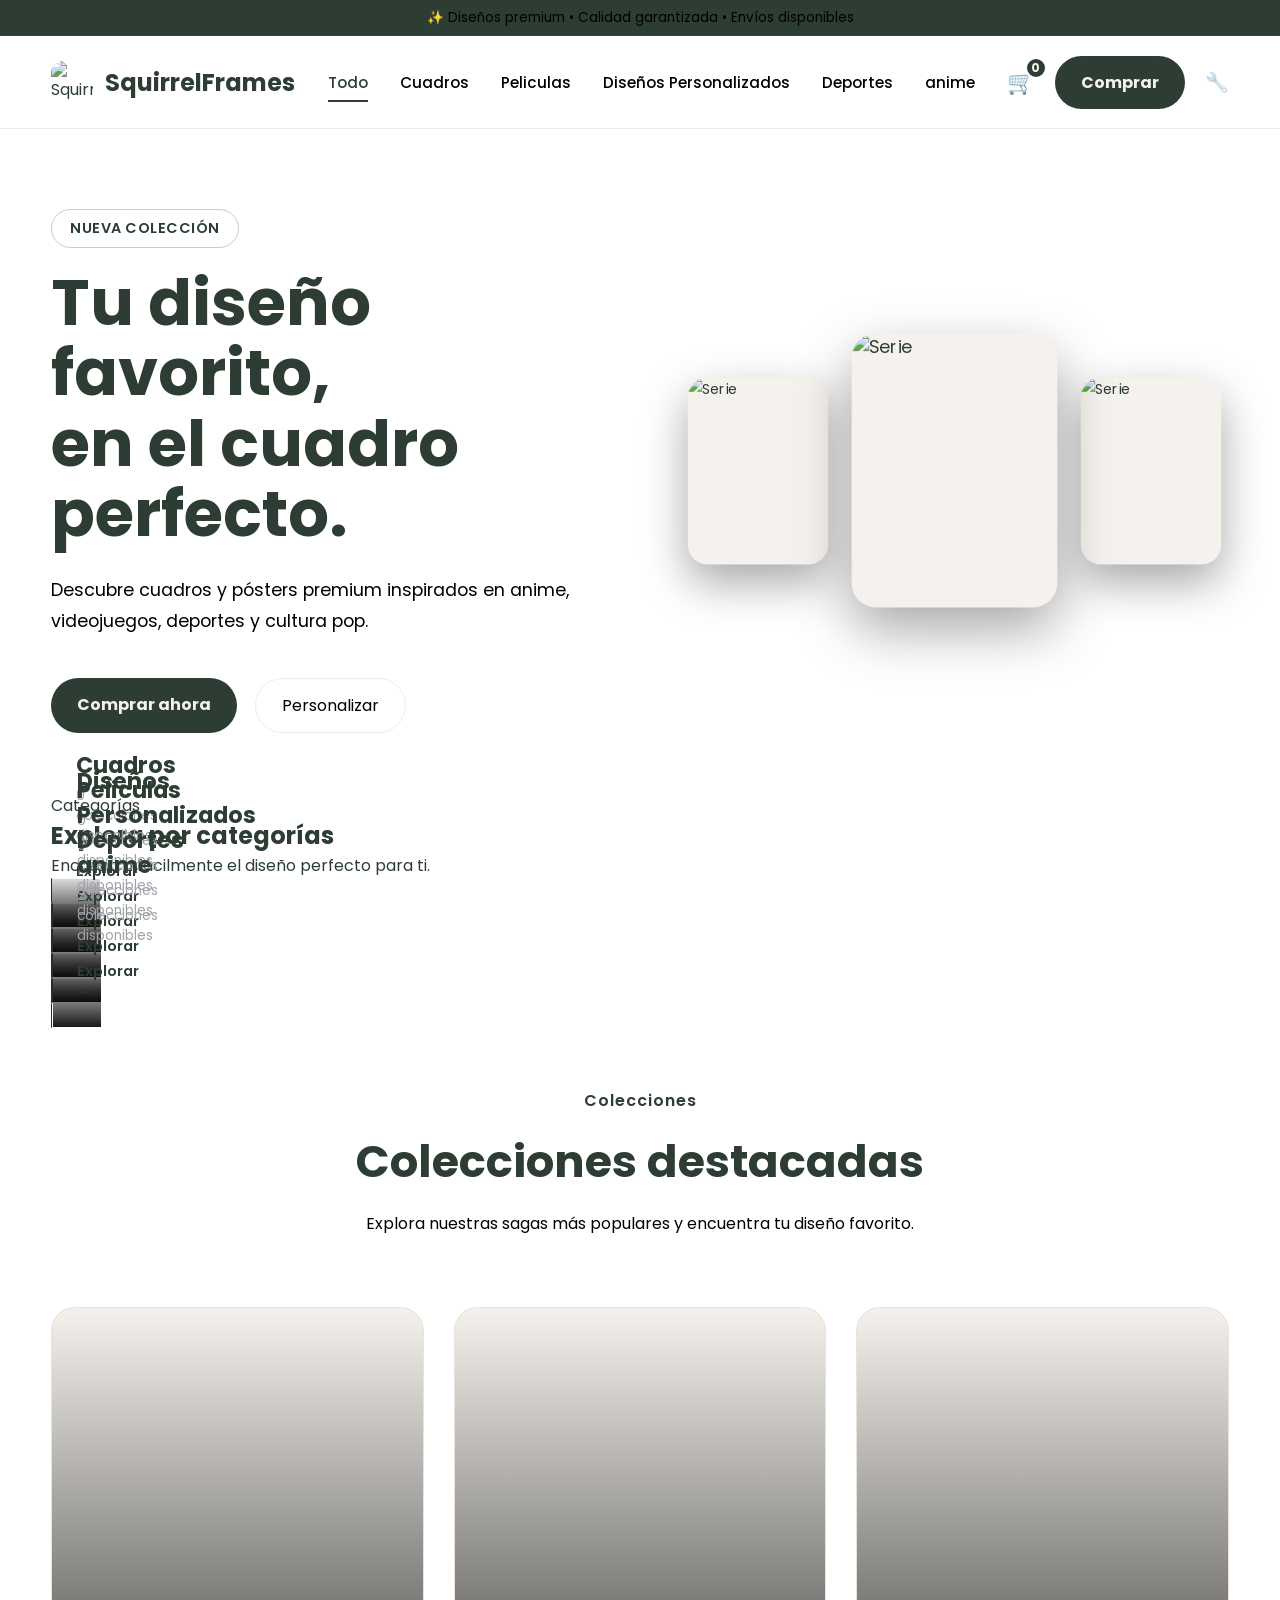
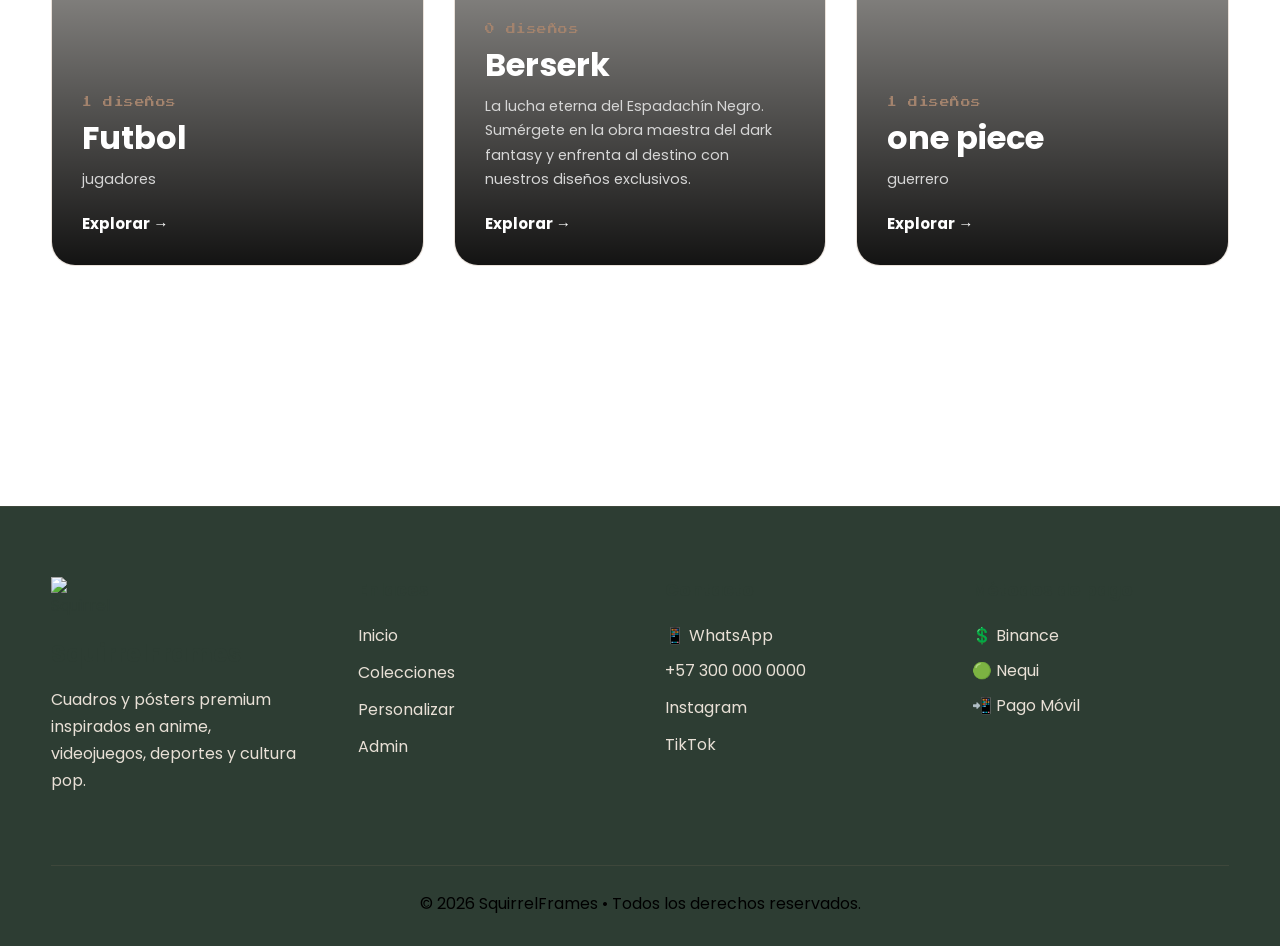
==== index.html @ 248b8cb3 "catalogo poster" ====
<!DOCTYPE html>
<html lang="es">

<head>
    <meta charset="UTF-8">
    <meta name="viewport" content="width=device-width, initial-scale=1.0">
    <title>Squirrel Frames | Tu diseño favorito, en el cuadro perfecto</title>
    <meta name="description"
        content="Descubre pósters y cuadros premium inspirados en cultura pop, videojuegos y deportes.">
    <script src="https://cdn.tailwindcss.com"></script>
    <script>
        tailwind.config = {
            corePlugins: { preflight: false },
            theme: { extend: { colors: { brand: { 500: '#2D3D33' } } } }
        }
    </script>
    <link rel="preconnect" href="https://fonts.googleapis.com">
    <link rel="preconnect" href="https://fonts.gstatic.com" crossorigin>
    <link
        href="https://fonts.googleapis.com/css2?family=Poppins:wght@300;400;500;600;700;800&family=Press+Start+2P&display=swap"
        rel="stylesheet">
    <style>
        :root {
            --bg: #FFFFFF;
            --surface: #F5F2ED;
            --surface-light: #EDE8E0;
            --primary: #2D3D33;
            --text: #2D3D33;
            --text-secondary: #000000;
            --border: rgba(163, 131, 109, .15);
            --container: 1400px;
            --radius: 18px;
            --transition: .35s ease;
        }

        * {
            margin: 0;
            padding: 0;
            box-sizing: border-box;
        }

        html {
            scroll-behavior: smooth;
        }

        body {
            background: var(--bg);
            color: var(--text);
            font-family: 'Poppins', sans-serif;
            overflow-x: hidden;
        }

        img {
            display: block;
            width: 100%;
        }

        a {
            color: inherit;
            text-decoration: none;
        }

        button {
            border: none;
            background: none;
            font: inherit;
            cursor: pointer;
        }

        .container {
            width: min(92%, var(--container));
            margin: auto;
        }

        .top-bar {
            height: 36px;
            display: flex;
            justify-content: center;
            align-items: center;
            border-bottom: 1px solid var(--border);
            background: #2D3D33;
        }

        .top-bar p {
            font-size: .85rem;
            color: var(--text-secondary);
        }

        .header {
            position: sticky;
            top: 0;
            z-index: 999;
            backdrop-filter: blur(18px);
            background: rgba(255, 255, 255, .95);
            border-bottom: 1px solid var(--border);
        }

        .header .container {
            height: 92px;
            display: flex;
            align-items: center;
            justify-content: space-between;
        }

        .logo {
            display: flex;
            align-items: center;
            gap: 12px;
            cursor: pointer;
        }

        .logo-img {
            width: 42px;
            height: 42px;
            border-radius: 12px;
            object-fit: contain;
        }

        .logo-text {
            font-size: 1.5rem;
            font-weight: 700;
        }

        .logo-text span {
            color: var(--primary);
        }

        .nav {
            display: flex;
            gap: 32px;
            flex-wrap: wrap;
            justify-content: center;
        }

        .nav a,
        .nav button {
            position: relative;
            font-weight: 500;
            font-size: .95rem;
            color: var(--text-secondary);
            transition: var(--transition);
            background: none;
        }

        .nav a:hover,
        .nav button:hover {
            color: var(--primary);
        }

        .nav a::after,
        .nav button::after {
            content: '';
            position: absolute;
            left: 0;
            bottom: -8px;
            width: 0;
            height: 2px;
            background: var(--primary);
            transition: var(--transition);
        }

        .nav a:hover::after,
        .nav button:hover::after {
            width: 100%;
        }

        .nav button.active {
            color: var(--primary);
        }

        .nav button.active::after {
            width: 100%;
        }

        .header-actions {
            display: flex;
            align-items: center;
            gap: 20px;
        }

        .cart-button {
            position: relative;
            font-size: 1.4rem;
            color: var(--text-secondary);
            transition: var(--transition);
        }

        .cart-button:hover {
            color: var(--primary);
        }

        .admin-btn {
            font-size: 1.2rem;
            color: var(--text-secondary);
            opacity: 0.4;
            transition: var(--transition);
        }
        .admin-btn:hover {
            opacity: 1;
            color: var(--primary);
        }

        .cart-count {
            position: absolute;
            top: -8px;
            right: -12px;
            width: 22px;
            height: 22px;
            border-radius: 50%;
            background: var(--primary);
            color: #F5F2ED;
            font-size: .75rem;
            font-weight: 700;
            display: flex;
            justify-content: center;
            align-items: center;
            border: 2px solid var(--bg);
        }

        .btn-primary {
            padding: 14px 26px;
            border-radius: 999px;
            background: var(--primary);
            color: #F5F2ED;
            font-weight: 700;
            transition: var(--transition);
        }

        .btn-primary:hover {
            transform: translateY(-3px);
            box-shadow: 0 10px 25px rgba(45, 61, 51, .35);
        }

        .hero {
            padding: 80px 0 60px;
        }

        .hero-container {
            display: grid;
            grid-template-columns: 1fr 1fr;
            align-items: center;
            gap: 80px;
        }

        .hero-tag {
            display: inline-block;
            margin-bottom: 20px;
            padding: 8px 18px;
            border: 1px solid rgba(45, 61, 51, .25);
            border-radius: 999px;
            color: var(--primary);
            font-size: .9rem;
            font-weight: 600;
            letter-spacing: .5px;
        }

        .hero-content h1 {
            font-size: 4rem;
            line-height: 1.1;
            margin-bottom: 25px;
        }

        .hero-content p {
            color: var(--text-secondary);
            font-size: 1.1rem;
            line-height: 1.8;
            margin-bottom: 40px;
            max-width: 600px;
        }

        .hero-buttons {
            display: flex;
            gap: 18px;
            flex-wrap: wrap;
        }

        .btn-secondary {
            padding: 14px 26px;
            border: 1px solid var(--border);
            border-radius: 999px;
            color: var(--text-secondary);
            transition: var(--transition);
        }

        .btn-secondary:hover {
            border-color: var(--primary);
            color: var(--primary);
        }

        .hero-gallery {
            display: grid;
            grid-template-columns: 1fr 1.2fr 1fr;
            align-items: center;
            gap: 25px;
        }

        .hero-card {
            border-radius: 22px;
            overflow: hidden;
            background: var(--surface);
            box-shadow: 0 20px 50px rgba(0, 0, 0, .35);
            transition: var(--transition);
            cursor: pointer;
        }

        .hero-card img {
            width: 100%;
            aspect-ratio: 3/4;
            object-fit: cover;
            transition: var(--transition);
        }

        .hero-card:hover {
            transform: translateY(-10px);
        }

        .hero-left {
            transform: scale(.9);
        }

        .hero-center {
            transform: scale(1.1);
            z-index: 2;
        }

        .hero-right {
            transform: scale(.9);
        }

        .hero-left:hover {
            transform: scale(.9) translateY(-10px);
        }

        .hero-center:hover {
            transform: scale(1.1) translateY(-10px);
        }

        .hero-right:hover {
            transform: scale(.9) translateY(-10px);
        }

        .section-header {
            max-width: 700px;
            margin: 0 auto 70px;
            text-align: center;
        }

        .section-header span {
            color: var(--primary);
            font-weight: 600;
            letter-spacing: 1px;
        }

        .section-header h2 {
            font-size: 2.8rem;
            margin: 15px 0;
        }

        .section-header p {
            color: var(--text-secondary);
            line-height: 1.7;
        }

        .colecciones {
            padding: 60px 0 120px;
        }

        .colecciones-grid {
            display: grid;
            grid-template-columns: repeat(auto-fit, minmax(280px, 1fr));
            gap: 30px;
        }

        .collection-card {
            position: relative;
            overflow: hidden;
            aspect-ratio: 2/3;
            border-radius: 24px;
            border: 1px solid var(--border);
            background: var(--surface);
            transition: var(--transition);
            cursor: pointer;
        }

        .collection-card img {
            width: 100%;
            height: 100%;
            object-fit: cover;
            transition: var(--transition);
        }

        .collection-overlay {
            position: absolute;
            inset: 0;
            z-index: 2;
            display: flex;
            flex-direction: column;
            justify-content: flex-end;
            padding: 30px;
            background: linear-gradient(to top, rgba(0, 0, 0, .92), transparent);
        }

        .collection-overlay .card-label {
            font-family: 'Press Start 2P', monospace;
            font-size: .6rem;
            color: #A3836D;
            margin-bottom: 12px;
            letter-spacing: .5px;
        }

        .collection-overlay h3 {
            font-size: 2rem;
            font-weight: 700;
            color: #fff;
            margin-bottom: 10px;
            line-height: 1.2;
        }

        .collection-overlay p {
            color: #d6d6d6;
            line-height: 1.7;
            font-size: .9rem;
            margin-bottom: 20px;
        }

        .collection-overlay .card-cta {
            color: #fff;
            font-weight: 700;
            font-size: .95rem;
            transition: var(--transition);
        }

        .collection-card:hover {
            transform: translateY(-10px);
            border-color: #2D3D33;
            box-shadow: 0 20px 45px rgba(45, 61, 51, .18);
        }

        .collection-card:hover img {
            transform: scale(1.08);
        }

        .collection-card:hover .card-cta {
            margin-left: 8px;
        }

        .productos-grid {
            display: grid;
            grid-template-columns: repeat(auto-fill, minmax(260px, 1fr));
            gap: 24px;
        }

        .product-card {
            background: var(--surface);
            border-radius: 20px;
            overflow: hidden;
            border: 1px solid var(--border);
            transition: var(--transition);
            cursor: pointer;
        }

        .product-card:hover {
            transform: translateY(-8px);
            border-color: var(--primary);
            box-shadow: 0 15px 35px rgba(45, 61, 51, .18);
        }

        .product-card img {
            width: 100%;
            aspect-ratio: 3/4;
            object-fit: cover;
            transition: .35s;
        }

        .product-card:hover img {
            transform: scale(1.05);
        }

        .product-info {
            padding: 20px;
        }

        .product-info h3 {
            margin-bottom: 8px;
            font-size: 1.1rem;
        }

        .product-price {
            font-size: 1.1rem;
            font-weight: 700;
            color: #2D3D33;
            margin-bottom: 10px;
        }

        .add-cart-btn {
            width: 100%;
            padding: 12px;
            border-radius: 12px;
            background: var(--surface-light);
            color: var(--text);
            font-weight: 600;
            transition: var(--transition);
        }

        .add-cart-btn:hover {
            background: var(--primary);
            color: #F5F2ED;
        }

        .back-btn {
            display: inline-flex;
            align-items: center;
            gap: 8px;
            color: var(--text-secondary);
            font-weight: 500;
            margin-bottom: 40px;
            transition: var(--transition);
        }

        .back-btn:hover {
            color: var(--primary);
        }

        .breadcrumb {
            display: flex;
            align-items: center;
            gap: 8px;
            color: var(--text-secondary);
            font-size: .9rem;
            margin-bottom: 30px;
        }

        .breadcrumb button {
            color: var(--text-secondary);
            transition: var(--transition);
        }

        .breadcrumb button:hover {
            color: var(--primary);
        }

        .breadcrumb .current {
            color: var(--text);
            font-weight: 600;
        }

        .footer {
            margin-top: 120px;
            padding: 70px 0 30px;
            background: #2D3D33;
            border-top: 1px solid var(--border);
        }

        .footer-grid {
            display: grid;
            grid-template-columns: repeat(auto-fit, minmax(220px, 1fr));
            gap: 50px;
        }

        .footer-logo {
            width: 60px;
            margin-bottom: 18px;
        }

        .footer-col h2 {
            font-size: 1.5rem;
            margin-bottom: 15px;
        }

        .footer-col h3 {
            font-size: 1.1rem;
            margin-bottom: 20px;
        }

        .footer-text {
            color: var(--text-secondary);
            line-height: 1.7;
        }

        .footer a {
            display: block;
            margin-bottom: 12px;
            color: #E8E0D6;
            transition: var(--transition);
        }

        .footer a:hover {
            color: var(--primary);
        }

        .footer p {
            margin-bottom: 10px;
            color: #E8E0D6;
        }

        .footer-copy {
            margin-top: 60px;
            padding-top: 25px;
            text-align: center;
            color: #000000;
            border-top: 1px solid var(--border);
        }

        .hidden {
            display: none !important;
        }

        .cat-card {
            position: relative;
            border-radius: 18px;
            overflow: hidden;
            background: #18181b;
            border: 1px solid rgba(255, 255, 255, .08);
            transition: all .35s ease;
            cursor: pointer;
            height: 340px;
        }

        .cat-card img {
            width: 100%;
            height: 100%;
            object-fit: cover;
            transition: .35s;
        }

        .cat-overlay {
            position: absolute;
            inset: 0;
            display: flex;
            flex-direction: column;
            justify-content: flex-end;
            padding: 24px;
            background: linear-gradient(to top, rgba(0, 0, 0, .9), rgba(0, 0, 0, .15));
        }

        .cat-overlay h3 {
            font-size: 1.4rem;
            font-weight: 700;
            margin-bottom: 4px;
        }

        .cat-overlay p {
            color: #a1a1aa;
            font-size: .85rem;
            margin-bottom: 14px;
            line-height: 1.5;
        }

        .cat-overlay span {
            color: var(--primary);
            font-weight: 600;
            font-size: .9rem;
            transition: .35s;
        }

        .cat-card:hover {
            transform: translateY(-8px);
            border-color: var(--primary);
            box-shadow: 0 20px 40px rgba(45, 61, 51, .18);
        }

        .cat-card:hover img {
            transform: scale(1.08);
        }

        .cat-card:hover .cat-overlay span {
            margin-left: 8px;
        }

        .cat-card.active {
            border-color: var(--primary);
            box-shadow: 0 0 0 2px var(--primary);
        }

        @media (max-width: 900px) {
            .hero-container {
                grid-template-columns: 1fr;
                justify-items: center;
                text-align: center;
            }

            .hero-gallery {
                display: none;
            }

            .hero-content p {
                margin: 0 auto 40px;
            }

            .hero-buttons {
                justify-content: center;
            }

            .hero-content h1 {
                font-size: 2.6rem;
            }

            .header .container {
                height: auto;
                padding: 16px 0;
                flex-wrap: wrap;
                gap: 16px;
            }

            .nav {
                gap: 16px;
            }

            .section-header h2 {
                font-size: 2rem;
            }
        }

        @media (max-width: 600px) {
            .colecciones-grid {
                grid-template-columns: 1fr;
            }

            .productos-grid {
                grid-template-columns: 1fr;
            }
        }
    </style>
</head>

<body>
    <div class="top-bar">
        <p>✨ Diseños premium • Calidad garantizada • Envíos disponibles</p>
    </div>

    <header class="header">
        <div class="container">
            <div class="logo" onclick="goHome()">
                <img src="https://placehold.co/42x42/2D3D33/F5F2ED?text=SF" alt="SquirrelFrames" class="logo-img">
                <span class="logo-text">Squirrel<span>Frames</span></span>
            </div>
            <nav class="nav" id="nav-categorias"></nav>
            <div class="header-actions">
                <a href="carrito.html" class="cart-button" title="Carrito">🛒<span class="cart-count"
                        id="cart-counter">0</span></a>
                <a href="#colecciones" class="btn-primary">Comprar</a>
                <a href="admin.html" class="admin-btn" title="Admin">🔧</a>
            </div>
        </div>
    </header>

    <main>
        <section class="hero">
            <div class="container hero-container">
                <div class="hero-content">
                    <span class="hero-tag">NUEVA COLECCIÓN</span>
                    <h1>Tu diseño favorito,<br>en el cuadro perfecto.</h1>
                    <p>Descubre cuadros y pósters premium inspirados en anime, videojuegos, deportes y cultura pop.</p>
                    <div class="hero-buttons">
                        <a href="#colecciones" class="btn-primary">Comprar ahora</a>
                        <a href="#" class="btn-secondary">Personalizar</a>
                    </div>
                </div>
                <div class="hero-gallery" id="hero-gallery">
                    <div class="hero-card hero-left"><img id="heroImg1" src="" alt="Serie"></div>
                    <div class="hero-card hero-center"><img id="heroImg2" src="" alt="Serie"></div>
                    <div class="hero-card hero-right"><img id="heroImg3" src="" alt="Serie"></div>
                </div>
            </div>
        </section>

        <!-- CATEGORÍAS -->
        <section class="bg-white py-20 md:py-28">
            <div class="container">
                <div class="text-center mb-14">
                    <span class="text-brand-500 font-semibold tracking-[1px] text-sm uppercase">Categorías</span>
                    <h2 class="text-4xl md:text-5xl font-bold mt-4 mb-4">Explora por categorías</h2>
                    <p class="text-zinc-400 max-w-xl mx-auto leading-relaxed">Encuentra fácilmente el diseño perfecto
                        para ti.</p>
                </div>
                <div id="categorias-grid" class="grid grid-cols-1 md:grid-cols-2 lg:grid-cols-4 gap-5"></div>
            </div>
        </section>

        <div id="view-home">
            <section class="colecciones" id="colecciones">
                <div class="container">
                    <div class="section-header">
                        <span>Colecciones</span>
                        <h2 id="titulo-colecciones">Colecciones destacadas</h2>
                        <p>Explora nuestras sagas más populares y encuentra tu diseño favorito.</p>
                    </div>
                    <div id="series-grid" class="colecciones-grid"></div>
                </div>
            </section>
        </div>

        <div id="view-productos" class="hidden">
            <section class="colecciones">
                <div class="container">
                    <button onclick="goHome()" class="back-btn">← Volver a colecciones</button>
                    <div class="breadcrumb">
                        <button onclick="goHome()">Colecciones</button>
                        <span>/</span>
                        <span class="current" id="prod-serie-name">Serie</span>
                    </div>
                    <div id="productos-grid" class="productos-grid"></div>
                </div>
            </section>
        </div>
    </main>

    <footer class="footer">
        <div class="container footer-grid">
            <div class="footer-col">
                <img src="https://placehold.co/60x60/2D3D33/F5F2ED?text=SF" alt="SquirrelFrames" class="footer-logo">
                <h2>SquirrelFrames</h2>
                <p class="footer-text">Cuadros y pósters premium inspirados en anime, videojuegos, deportes y cultura
                    pop.</p>
            </div>
            <div class="footer-col">
                <h3>Enlaces</h3>
                <a href="#">Inicio</a>
                <a href="#colecciones">Colecciones</a>
                <a href="#">Personalizar</a>
                <a href="admin.html">Admin</a>
            </div>
            <div class="footer-col">
                <h3>Contacto</h3>
                <p>📱 WhatsApp</p>
                <a href="#">+57 300 000 0000</a>
                <a href="#">Instagram</a>
                <a href="#">TikTok</a>
            </div>
            <div class="footer-col">
                <h3>Métodos de pago</h3>
                <p>💲 Binance</p>
                <p>🟢 Nequi</p>
                <p>📲 Pago Móvil</p>
            </div>
        </div>
        <div class="container footer-copy">© 2026 SquirrelFrames • Todos los derechos reservados.</div>
    </footer>

    <script>
        let allCategorias = [], allSeries = [], allProductos = [];
        const viewHome = document.getElementById('view-home');
        const viewProd = document.getElementById('view-productos');
        const seriesGrid = document.getElementById('series-grid');
        const prodGrid = document.getElementById('productos-grid');
        const catGrid = document.getElementById('categorias-grid');
        const navCat = document.getElementById('nav-categorias');
        const heroImgs = ['heroImg1', 'heroImg2', 'heroImg3'].map(id => document.getElementById(id));
        const cartCounter = document.getElementById('cart-counter');

        window.goHome = () => {
            viewHome.classList.remove('hidden');
            viewProd.classList.add('hidden');
            renderSeries(allSeries);
            document.getElementById('titulo-colecciones').textContent = 'Colecciones destacadas';
            renderNav(null);
            renderCategoriasCards(null);
        };

        window.filterByCategory = (catId, catName) => {
            viewHome.classList.remove('hidden');
            viewProd.classList.add('hidden');
            renderSeries(allSeries.filter(s => s.Categoria_ID == catId));
            document.getElementById('titulo-colecciones').textContent = `Colecciones de ${catName}`;
            renderNav(catId);
            renderCategoriasCards(catId);
        };

        window.openSerie = (serieId) => {
            const serie = allSeries.find(s => s.ID === serieId);
            if (!serie) return;
            document.getElementById('prod-serie-name').textContent = serie.Nombre;
            renderProductos(allProductos.filter(p => p.Serie_ID === serieId));
            viewHome.classList.add('hidden');
            viewProd.classList.remove('hidden');
            window.scrollTo(0, 0);
        };

        function extraerNumeroPrecio(str) {
            if (!str) return 0;
            const match = str.replace(/[^0-9.,]/g, '').replace(',', '.');
            const num = parseFloat(match);
            return isNaN(num) ? 0 : num;
        }

        function actualizarContadorCarrito() {
            let carrito = JSON.parse(localStorage.getItem('carrito')) || [];
            const total = carrito.reduce((sum, item) => sum + item.cantidad, 0);
            cartCounter.textContent = total;
        }

        window.addToCart = (btn, ev) => {
            if (ev) ev.stopPropagation();
            const card = btn.closest('.product-card');
            if (!card) return;

            const id = parseInt(card.dataset.id);
            const titulo = card.querySelector('h3').textContent;
            const img = card.querySelector('img').src;
            const precioTexto = card.querySelector('.product-price')?.textContent || '';
            const precioBase = extraerNumeroPrecio(precioTexto);

            const item = {
                id: id,
                titulo: titulo,
                imagen: img,
                precioFinal: precioBase,
                cantidad: 1,
                opciones: { tamaño: 'Carta', marco: 'Solo Lámina' }
            };

            let carrito = JSON.parse(localStorage.getItem('carrito')) || [];

            const existente = carrito.findIndex(i =>
                i.id === item.id &&
                i.opciones.tamaño === item.opciones.tamaño &&
                i.opciones.marco === item.opciones.marco
            );

            if (existente > -1) {
                carrito[existente].cantidad += 1;
            } else {
                carrito.push(item);
            }

            localStorage.setItem('carrito', JSON.stringify(carrito));
            actualizarContadorCarrito();

            btn.textContent = '✓ Agregado';
            btn.style.background = '#22c55e';
            btn.style.color = '#000';
            setTimeout(() => {
                btn.textContent = 'Añadir al carrito';
                btn.style.background = '';
                btn.style.color = '';
            }, 1000);
        };

        function renderNav(activeCatId) {
            let html = '<button onclick="goHome()" class="' + (!activeCatId ? 'active' : '') + '">Todo</button>';
            allCategorias.forEach(cat => {
                html += '<button onclick="filterByCategory(' + cat.ID + ',\'' + cat.Nombre + '\')" class="' + (activeCatId == cat.ID ? 'active' : '') + '">' + cat.Nombre + '</button>';
            });
            navCat.innerHTML = html;
        }

        function renderCategoriasCards(activeCatId) {
            if (!catGrid) return;
            catGrid.innerHTML = '';
            if (!allCategorias.length) return;
            allCategorias.forEach(cat => {
                const count = allSeries.filter(s => s.Categoria_ID === cat.ID).length;
                catGrid.innerHTML +=
                    '<a href="colecciones.html?categoria_id=' + cat.ID + '" class="cat-card block">' +
                    '<img src="' + (cat.URL_Imagen || 'https://placehold.co/600x800/2D3D33/F5F2ED?text=' + cat.Nombre) + '" onerror="this.src=\'https://placehold.co/600x800/2D3D33/F5F2ED?text=' + cat.Nombre + '\'" alt="' + cat.Nombre + '">' +
                    '<div class="cat-overlay">' +
                    '<h3>' + cat.Nombre + '</h3>' +
                    '<p>' + count + ' colecciones disponibles</p>' +
                    '<span>Explorar →</span>' +
                    '</div>' +
                    '</a>';
            });
        }

        function renderSeries(list) {
            seriesGrid.innerHTML = '';
            if (!list.length) {
                seriesGrid.innerHTML = '<p style="grid-column:1/-1;text-align:center;color:var(--text-secondary);padding:60px 0">No hay colecciones disponibles aún.</p>';
                return;
            }
            list.forEach(s => {
                const count = allProductos.filter(p => p.Serie_ID === s.ID).length;
                const label = s.Etiqueta || (count + ' diseños');
                const cta = 'Explorar →';
                seriesGrid.innerHTML +=
                    '<div onclick="openSerie(' + s.ID + ')" class="collection-card">' +
                    '<img src="' + (s.URL_Imagen || 'https://placehold.co/600x800/2D3D33/F5F2ED?text=' + s.Nombre) + '" onerror="this.src=\'https://placehold.co/600x800/2D3D33/F5F2ED?text=' + s.Nombre + '\'" alt="' + s.Nombre + '">' +
                    '<div class="collection-overlay">' +
                    '<span class="card-label">' + label + '</span>' +
                    '<h3>' + s.Nombre + '</h3>' +
                    '<p>' + (s.Descripcion || '') + '</p>' +
                    '<span class="card-cta">' + cta + '</span>' +
                    '</div>' +
                    '</div>';
            });
        }

        function renderProductos(list) {
            prodGrid.innerHTML = '';
            if (!list.length) {
                prodGrid.innerHTML = '<p style="grid-column:1/-1;text-align:center;color:var(--text-secondary);padding:60px 0">No hay diseños en esta colección aún.</p>';
                return;
            }
            list.forEach(p => {
                prodGrid.innerHTML +=
                    '<div class="product-card" data-id="' + p.ID + '" onclick="location.href=\'detalle.html?id=' + p.ID + '\'">' +
                    '<img src="' + p.URL_Imagen + '" onerror="this.src=\'https://placehold.co/600x800/2D3D33/F5F2ED?text=Error\'" alt="' + p.Nombre + '">' +
                    '<div class="product-info">' +
                    '<h3>' + p.Nombre + '</h3>' +
                    (p.Precio ? '<p class="product-price">' + p.Precio + '</p>' : '') +
                    '<button class="add-cart-btn" onclick="addToCart(this, event)">Añadir al carrito</button>' +
                    '</div>' +
                    '</div>';
            });
        }

        function setHeroImages(series) {
            const top3 = series.slice(0, 3);
            heroImgs.forEach((img, i) => {
                if (top3[i]) {
                    img.src = top3[i].URL_Imagen || 'https://placehold.co/600x800/2D3D33/F5F2ED?text=SF';
                    img.parentElement.onclick = () => openSerie(top3[i].ID);
                }
            });
        }

        document.addEventListener('DOMContentLoaded', async () => {
            try {
                const r = await fetch('data.json');
                if (r.ok) {
                    const data = await r.json();
                    allCategorias = data.categorias || [];
                    allSeries = data.series || [];
                    allProductos = data.productos || [];
                }
                renderNav(null);
                renderCategoriasCards(null);
                renderSeries(allSeries);
                setHeroImages(allSeries);
                actualizarContadorCarrito();
            } catch (e) {
                console.error('Error al cargar datos:', e);
            }
        });
    </script>
</body>

</html>
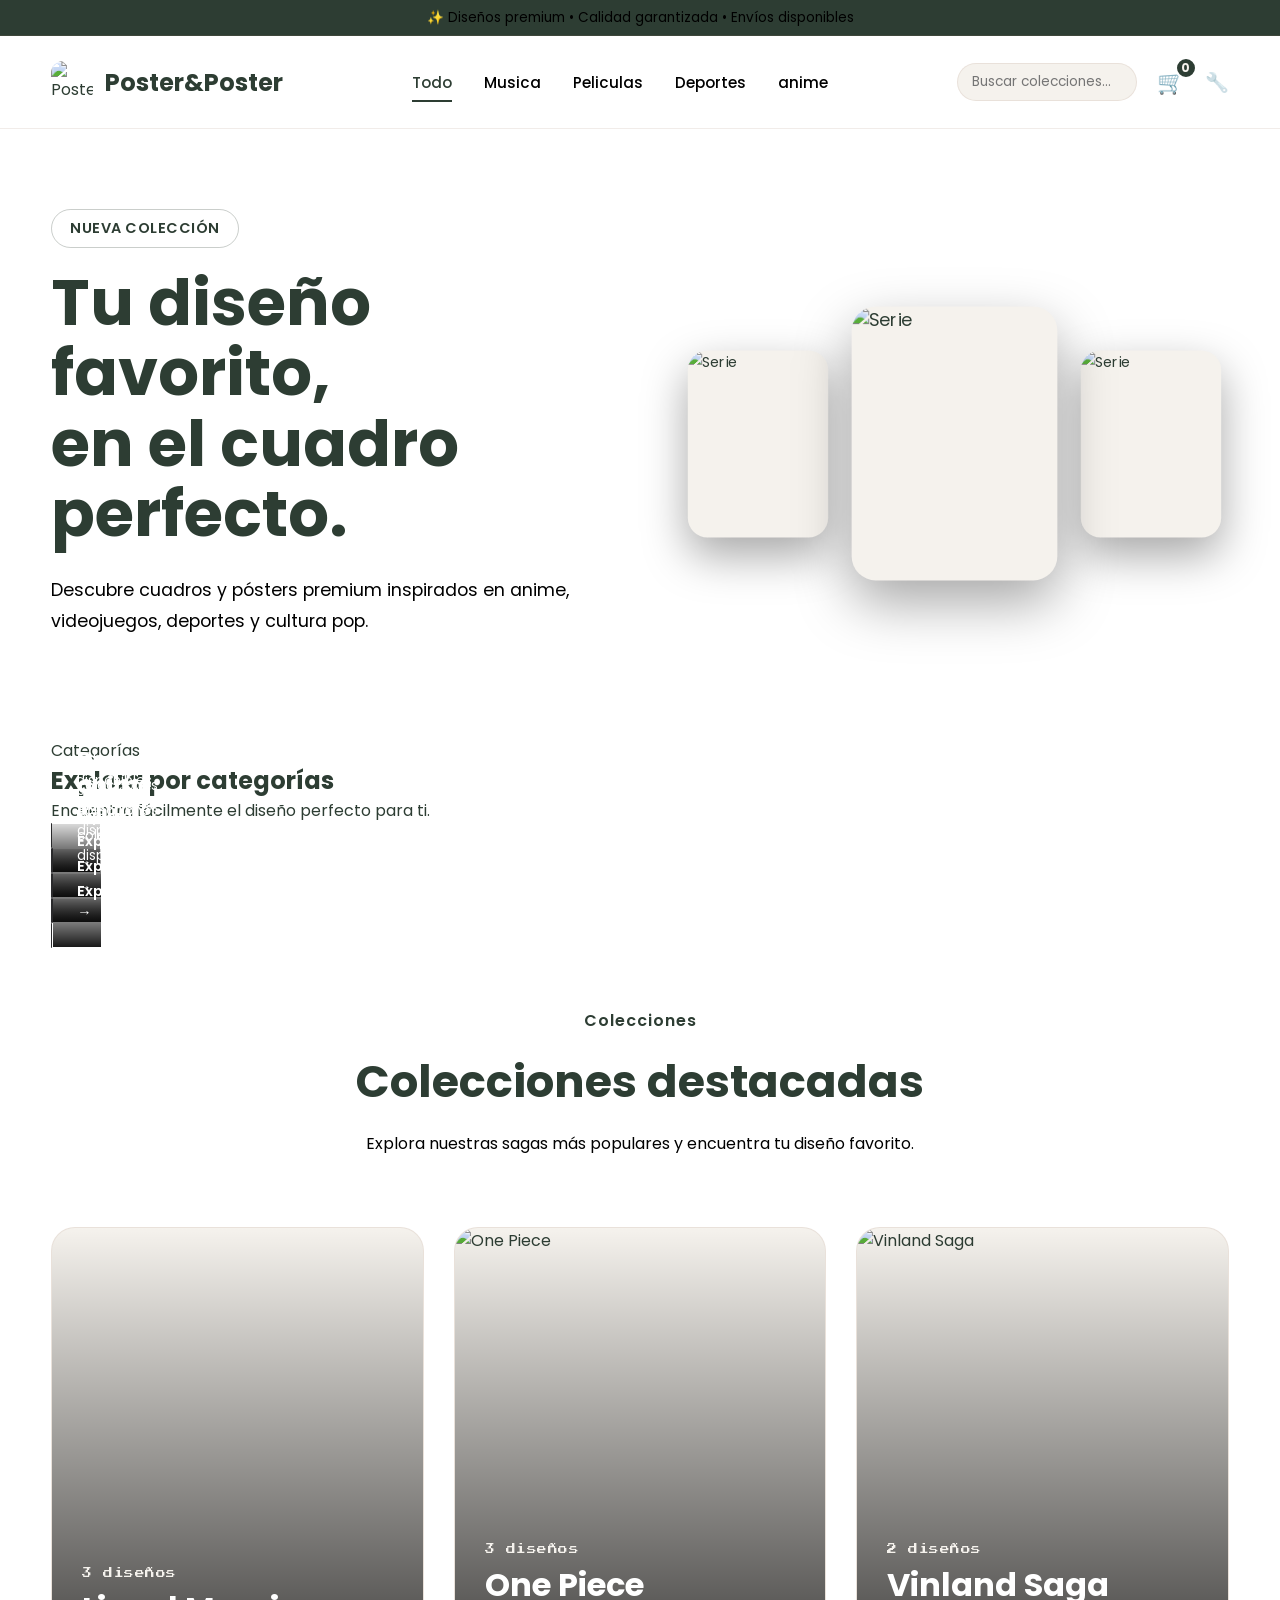
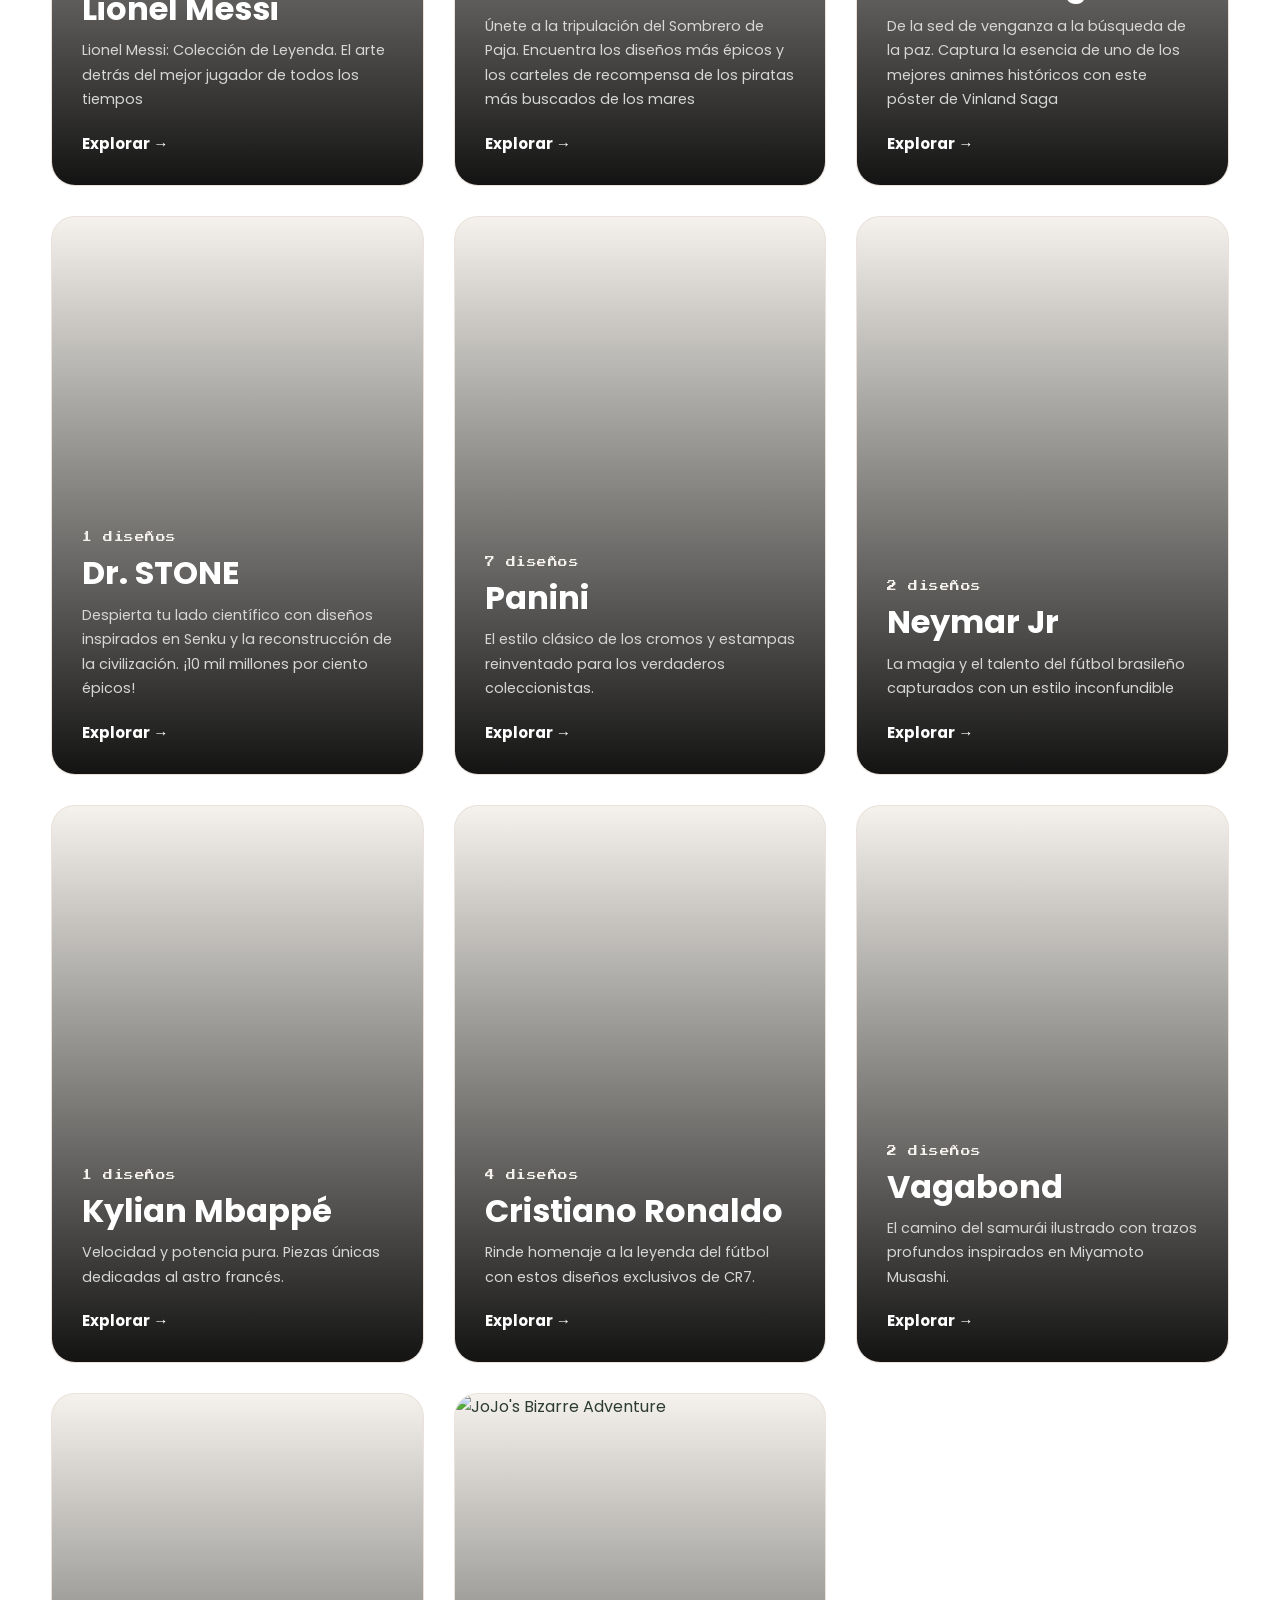
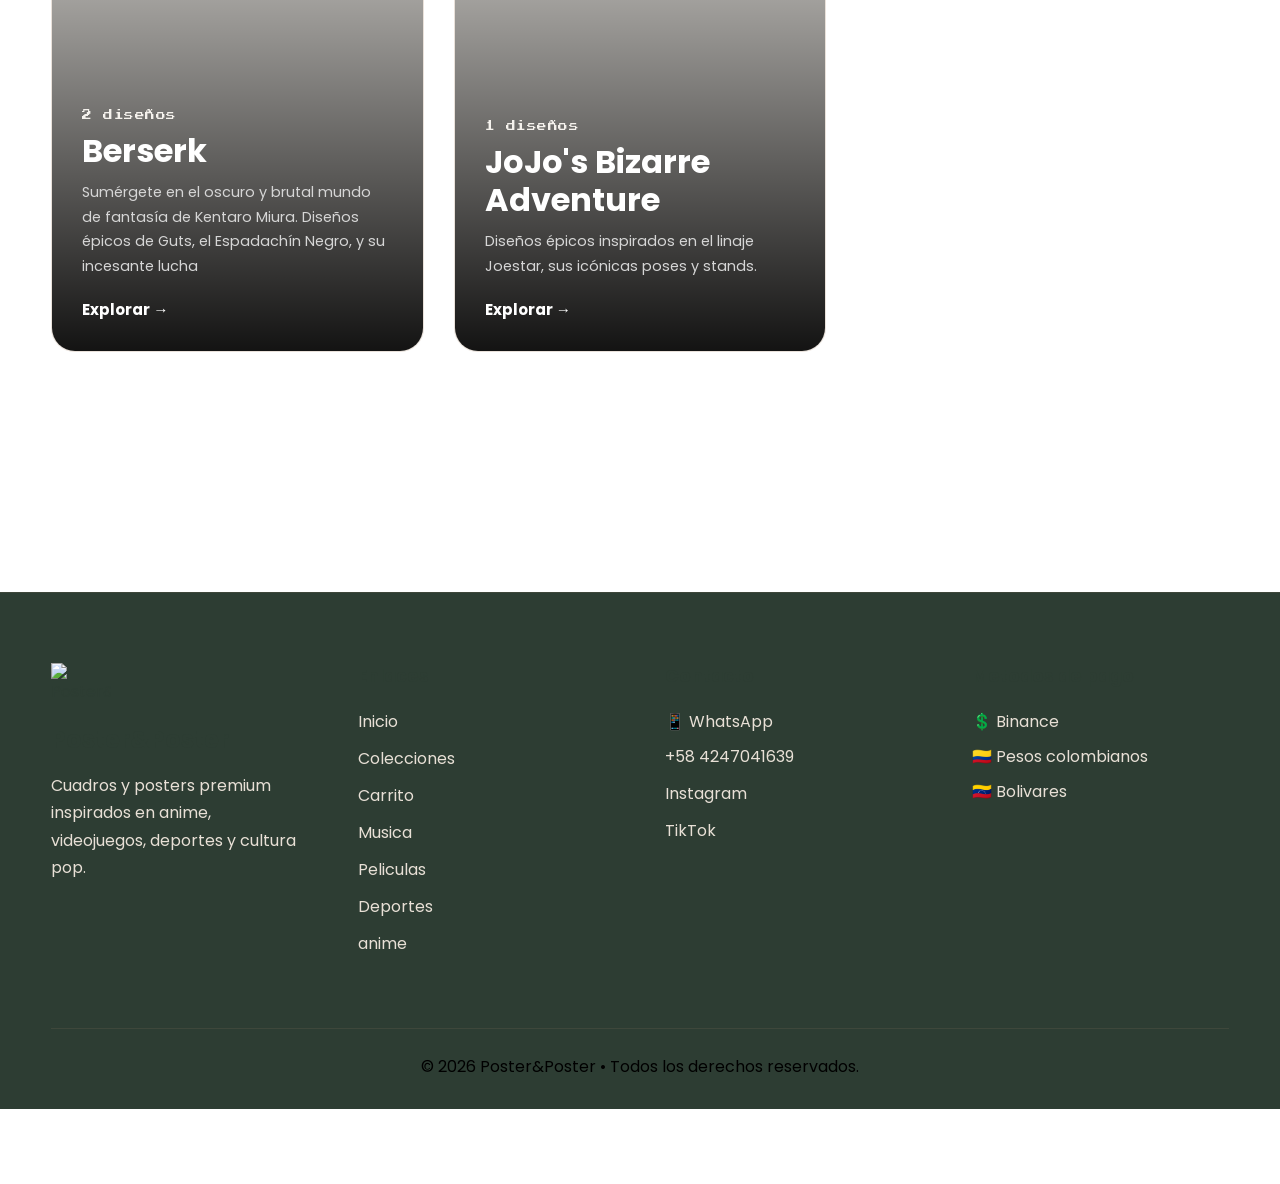
==== commit 299afc67: "Sin Coleccion, footer, busqueda por productos, filtros categoria" ====
--- a/index.html
+++ b/index.html
@@ -4,7 +4,7 @@
 <head>
     <meta charset="UTF-8">
     <meta name="viewport" content="width=device-width, initial-scale=1.0">
-    <title>Squirrel Frames | Tu diseño favorito, en el cuadro perfecto</title>
+    <title>Poster&Poster</title>
     <meta name="description"
         content="Descubre pósters y cuadros premium inspirados en cultura pop, videojuegos y deportes.">
     <script src="https://cdn.tailwindcss.com"></script>
@@ -19,218 +19,8 @@
     <link
         href="https://fonts.googleapis.com/css2?family=Poppins:wght@300;400;500;600;700;800&family=Press+Start+2P&display=swap"
         rel="stylesheet">
+    <link rel="stylesheet" href="estilos-compartidos.css">
     <style>
-        :root {
-            --bg: #FFFFFF;
-            --surface: #F5F2ED;
-            --surface-light: #EDE8E0;
-            --primary: #2D3D33;
-            --text: #2D3D33;
-            --text-secondary: #000000;
-            --border: rgba(163, 131, 109, .15);
-            --container: 1400px;
-            --radius: 18px;
-            --transition: .35s ease;
-        }
-
-        * {
-            margin: 0;
-            padding: 0;
-            box-sizing: border-box;
-        }
-
-        html {
-            scroll-behavior: smooth;
-        }
-
-        body {
-            background: var(--bg);
-            color: var(--text);
-            font-family: 'Poppins', sans-serif;
-            overflow-x: hidden;
-        }
-
-        img {
-            display: block;
-            width: 100%;
-        }
-
-        a {
-            color: inherit;
-            text-decoration: none;
-        }
-
-        button {
-            border: none;
-            background: none;
-            font: inherit;
-            cursor: pointer;
-        }
-
-        .container {
-            width: min(92%, var(--container));
-            margin: auto;
-        }
-
-        .top-bar {
-            height: 36px;
-            display: flex;
-            justify-content: center;
-            align-items: center;
-            border-bottom: 1px solid var(--border);
-            background: #2D3D33;
-        }
-
-        .top-bar p {
-            font-size: .85rem;
-            color: var(--text-secondary);
-        }
-
-        .header {
-            position: sticky;
-            top: 0;
-            z-index: 999;
-            backdrop-filter: blur(18px);
-            background: rgba(255, 255, 255, .95);
-            border-bottom: 1px solid var(--border);
-        }
-
-        .header .container {
-            height: 92px;
-            display: flex;
-            align-items: center;
-            justify-content: space-between;
-        }
-
-        .logo {
-            display: flex;
-            align-items: center;
-            gap: 12px;
-            cursor: pointer;
-        }
-
-        .logo-img {
-            width: 42px;
-            height: 42px;
-            border-radius: 12px;
-            object-fit: contain;
-        }
-
-        .logo-text {
-            font-size: 1.5rem;
-            font-weight: 700;
-        }
-
-        .logo-text span {
-            color: var(--primary);
-        }
-
-        .nav {
-            display: flex;
-            gap: 32px;
-            flex-wrap: wrap;
-            justify-content: center;
-        }
-
-        .nav a,
-        .nav button {
-            position: relative;
-            font-weight: 500;
-            font-size: .95rem;
-            color: var(--text-secondary);
-            transition: var(--transition);
-            background: none;
-        }
-
-        .nav a:hover,
-        .nav button:hover {
-            color: var(--primary);
-        }
-
-        .nav a::after,
-        .nav button::after {
-            content: '';
-            position: absolute;
-            left: 0;
-            bottom: -8px;
-            width: 0;
-            height: 2px;
-            background: var(--primary);
-            transition: var(--transition);
-        }
-
-        .nav a:hover::after,
-        .nav button:hover::after {
-            width: 100%;
-        }
-
-        .nav button.active {
-            color: var(--primary);
-        }
-
-        .nav button.active::after {
-            width: 100%;
-        }
-
-        .header-actions {
-            display: flex;
-            align-items: center;
-            gap: 20px;
-        }
-
-        .cart-button {
-            position: relative;
-            font-size: 1.4rem;
-            color: var(--text-secondary);
-            transition: var(--transition);
-        }
-
-        .cart-button:hover {
-            color: var(--primary);
-        }
-
-        .admin-btn {
-            font-size: 1.2rem;
-            color: var(--text-secondary);
-            opacity: 0.4;
-            transition: var(--transition);
-        }
-        .admin-btn:hover {
-            opacity: 1;
-            color: var(--primary);
-        }
-
-        .cart-count {
-            position: absolute;
-            top: -8px;
-            right: -12px;
-            width: 22px;
-            height: 22px;
-            border-radius: 50%;
-            background: var(--primary);
-            color: #F5F2ED;
-            font-size: .75rem;
-            font-weight: 700;
-            display: flex;
-            justify-content: center;
-            align-items: center;
-            border: 2px solid var(--bg);
-        }
-
-        .btn-primary {
-            padding: 14px 26px;
-            border-radius: 999px;
-            background: var(--primary);
-            color: #F5F2ED;
-            font-weight: 700;
-            transition: var(--transition);
-        }
-
-        .btn-primary:hover {
-            transform: translateY(-3px);
-            box-shadow: 0 10px 25px rgba(45, 61, 51, .35);
-        }
-
         .hero {
             padding: 80px 0 60px;
         }
@@ -268,24 +58,6 @@
             max-width: 600px;
         }
 
-        .hero-buttons {
-            display: flex;
-            gap: 18px;
-            flex-wrap: wrap;
-        }
-
-        .btn-secondary {
-            padding: 14px 26px;
-            border: 1px solid var(--border);
-            border-radius: 999px;
-            color: var(--text-secondary);
-            transition: var(--transition);
-        }
-
-        .btn-secondary:hover {
-            border-color: var(--primary);
-            color: var(--primary);
-        }
 
         .hero-gallery {
             display: grid;
@@ -367,7 +139,7 @@
 
         .colecciones-grid {
             display: grid;
-            grid-template-columns: repeat(auto-fit, minmax(280px, 1fr));
+            grid-template-columns: repeat(auto-fill, minmax(280px, 1fr));
             gap: 30px;
         }
 
@@ -403,7 +175,7 @@
         .collection-overlay .card-label {
             font-family: 'Press Start 2P', monospace;
             font-size: .6rem;
-            color: #A3836D;
+            color: #F5F2ED;
             margin-bottom: 12px;
             letter-spacing: .5px;
         }
@@ -507,103 +279,6 @@
             color: #F5F2ED;
         }
 
-        .back-btn {
-            display: inline-flex;
-            align-items: center;
-            gap: 8px;
-            color: var(--text-secondary);
-            font-weight: 500;
-            margin-bottom: 40px;
-            transition: var(--transition);
-        }
-
-        .back-btn:hover {
-            color: var(--primary);
-        }
-
-        .breadcrumb {
-            display: flex;
-            align-items: center;
-            gap: 8px;
-            color: var(--text-secondary);
-            font-size: .9rem;
-            margin-bottom: 30px;
-        }
-
-        .breadcrumb button {
-            color: var(--text-secondary);
-            transition: var(--transition);
-        }
-
-        .breadcrumb button:hover {
-            color: var(--primary);
-        }
-
-        .breadcrumb .current {
-            color: var(--text);
-            font-weight: 600;
-        }
-
-        .footer {
-            margin-top: 120px;
-            padding: 70px 0 30px;
-            background: #2D3D33;
-            border-top: 1px solid var(--border);
-        }
-
-        .footer-grid {
-            display: grid;
-            grid-template-columns: repeat(auto-fit, minmax(220px, 1fr));
-            gap: 50px;
-        }
-
-        .footer-logo {
-            width: 60px;
-            margin-bottom: 18px;
-        }
-
-        .footer-col h2 {
-            font-size: 1.5rem;
-            margin-bottom: 15px;
-        }
-
-        .footer-col h3 {
-            font-size: 1.1rem;
-            margin-bottom: 20px;
-        }
-
-        .footer-text {
-            color: var(--text-secondary);
-            line-height: 1.7;
-        }
-
-        .footer a {
-            display: block;
-            margin-bottom: 12px;
-            color: #E8E0D6;
-            transition: var(--transition);
-        }
-
-        .footer a:hover {
-            color: var(--primary);
-        }
-
-        .footer p {
-            margin-bottom: 10px;
-            color: #E8E0D6;
-        }
-
-        .footer-copy {
-            margin-top: 60px;
-            padding-top: 25px;
-            text-align: center;
-            color: #000000;
-            border-top: 1px solid var(--border);
-        }
-
-        .hidden {
-            display: none !important;
-        }
 
         .cat-card {
             position: relative;
@@ -634,20 +309,21 @@
         }
 
         .cat-overlay h3 {
+            color: #fff;
             font-size: 1.4rem;
             font-weight: 700;
             margin-bottom: 4px;
         }
 
         .cat-overlay p {
-            color: #a1a1aa;
+            color: #fff;
             font-size: .85rem;
             margin-bottom: 14px;
             line-height: 1.5;
         }
 
         .cat-overlay span {
-            color: var(--primary);
+            color: #fff;
             font-weight: 600;
             font-size: .9rem;
             transition: .35s;
@@ -687,23 +363,8 @@
                 margin: 0 auto 40px;
             }
 
-            .hero-buttons {
-                justify-content: center;
-            }
-
             .hero-content h1 {
                 font-size: 2.6rem;
-            }
-
-            .header .container {
-                height: auto;
-                padding: 16px 0;
-                flex-wrap: wrap;
-                gap: 16px;
-            }
-
-            .nav {
-                gap: 16px;
             }
 
             .section-header h2 {
@@ -731,14 +392,14 @@
     <header class="header">
         <div class="container">
             <div class="logo" onclick="goHome()">
-                <img src="https://placehold.co/42x42/2D3D33/F5F2ED?text=SF" alt="SquirrelFrames" class="logo-img">
-                <span class="logo-text">Squirrel<span>Frames</span></span>
+                <img src="https://placehold.co/42x42/2D3D33/F5F2ED?text=PP" alt="Poster&Poster" class="logo-img">
+                <span class="logo-text">Poster<span>&</span>Poster</span>
             </div>
             <nav class="nav" id="nav-categorias"></nav>
             <div class="header-actions">
+                <input type="text" id="search-nav-input" class="search-nav-input" placeholder="Buscar colecciones..." oninput="handleSearch()">
                 <a href="carrito.html" class="cart-button" title="Carrito">🛒<span class="cart-count"
                         id="cart-counter">0</span></a>
-                <a href="#colecciones" class="btn-primary">Comprar</a>
                 <a href="admin.html" class="admin-btn" title="Admin">🔧</a>
             </div>
         </div>
@@ -751,10 +412,6 @@
                     <span class="hero-tag">NUEVA COLECCIÓN</span>
                     <h1>Tu diseño favorito,<br>en el cuadro perfecto.</h1>
                     <p>Descubre cuadros y pósters premium inspirados en anime, videojuegos, deportes y cultura pop.</p>
-                    <div class="hero-buttons">
-                        <a href="#colecciones" class="btn-primary">Comprar ahora</a>
-                        <a href="#" class="btn-secondary">Personalizar</a>
-                    </div>
                 </div>
                 <div class="hero-gallery" id="hero-gallery">
                     <div class="hero-card hero-left"><img id="heroImg1" src="" alt="Serie"></div>
@@ -808,37 +465,37 @@
     <footer class="footer">
         <div class="container footer-grid">
             <div class="footer-col">
-                <img src="https://placehold.co/60x60/2D3D33/F5F2ED?text=SF" alt="SquirrelFrames" class="footer-logo">
-                <h2>SquirrelFrames</h2>
-                <p class="footer-text">Cuadros y pósters premium inspirados en anime, videojuegos, deportes y cultura
-                    pop.</p>
+                <img src="https://placehold.co/60x60/2D3D33/F5F2ED?text=PP" alt="Poster&Poster" class="footer-logo">
+                <h2>Poster&Poster</h2>
+                <p class="footer-text">Cuadros y posters premium inspirados en anime, videojuegos, deportes y cultura pop.</p>
             </div>
             <div class="footer-col">
                 <h3>Enlaces</h3>
-                <a href="#">Inicio</a>
-                <a href="#colecciones">Colecciones</a>
-                <a href="#">Personalizar</a>
-                <a href="admin.html">Admin</a>
+                <a href="index.html">Inicio</a>
+                <a href="colecciones.html">Colecciones</a>
+                <a href="carrito.html">Carrito</a>
+                <div id="footer-categorias"></div>
             </div>
             <div class="footer-col">
                 <h3>Contacto</h3>
                 <p>📱 WhatsApp</p>
-                <a href="#">+57 300 000 0000</a>
+                <a href="https://wa.me/584247041639">+58 4247041639</a>
                 <a href="#">Instagram</a>
                 <a href="#">TikTok</a>
             </div>
             <div class="footer-col">
-                <h3>Métodos de pago</h3>
+                <h3>Metodos de pago</h3>
                 <p>💲 Binance</p>
-                <p>🟢 Nequi</p>
-                <p>📲 Pago Móvil</p>
+                <p>🇨🇴 Pesos colombianos</p>
+                <p>🇻🇪 Bolivares</p>
             </div>
         </div>
-        <div class="container footer-copy">© 2026 SquirrelFrames • Todos los derechos reservados.</div>
+        <div class="container footer-copy">© 2026 Poster&Poster • Todos los derechos reservados.</div>
     </footer>
 
     <script>
         let allCategorias = [], allSeries = [], allProductos = [];
+        let activeCategoryId = null;
         const viewHome = document.getElementById('view-home');
         const viewProd = document.getElementById('view-productos');
         const seriesGrid = document.getElementById('series-grid');
@@ -847,8 +504,17 @@
         const navCat = document.getElementById('nav-categorias');
         const heroImgs = ['heroImg1', 'heroImg2', 'heroImg3'].map(id => document.getElementById(id));
         const cartCounter = document.getElementById('cart-counter');
+        const coleccionesSec = document.getElementById('colecciones');
+        const heroSection = document.querySelector('.hero');
+        const categoriasSection = document.querySelector('.bg-white.py-20');
+        const searchInput = document.getElementById('search-nav-input');
 
         window.goHome = () => {
+            activeCategoryId = null;
+            if (searchInput) searchInput.value = '';
+            if (heroSection) heroSection.classList.remove('hidden');
+            if (categoriasSection) categoriasSection.classList.remove('hidden');
+            if (coleccionesSec) coleccionesSec.classList.remove('hidden');
             viewHome.classList.remove('hidden');
             viewProd.classList.add('hidden');
             renderSeries(allSeries);
@@ -858,19 +524,78 @@
         };
 
         window.filterByCategory = (catId, catName) => {
+            activeCategoryId = catId;
             viewHome.classList.remove('hidden');
             viewProd.classList.add('hidden');
-            renderSeries(allSeries.filter(s => s.Categoria_ID == catId));
+            const sinC = allSeries.find(s => s.Nombre === 'Sin Coleccion');
+            let filtered = allSeries.filter(s => s.Categoria_ID == catId);
+            if (sinC && allProductos.some(p => p.Serie_ID === sinC.ID && p.Categoria_ID == catId)) {
+                filtered.push(sinC);
+            }
+            renderSeries(filtered);
             document.getElementById('titulo-colecciones').textContent = `Colecciones de ${catName}`;
             renderNav(catId);
             renderCategoriasCards(catId);
         };
 
+        window.handleSearch = () => {
+            const q = searchInput ? searchInput.value.trim().toLowerCase() : '';
+            if (!q) {
+                activeCategoryId = null;
+                if (heroSection) heroSection.classList.remove('hidden');
+                if (categoriasSection) categoriasSection.classList.remove('hidden');
+                viewHome.classList.remove('hidden');
+                viewProd.classList.add('hidden');
+                renderSeries(allSeries.filter(s => s.Nombre !== 'Sin Coleccion'));
+                document.getElementById('titulo-colecciones').textContent = 'Colecciones destacadas';
+                return;
+            }
+            if (heroSection) heroSection.classList.add('hidden');
+            if (categoriasSection) categoriasSection.classList.add('hidden');
+            const matchingProductos = allProductos.filter(p =>
+                p.Nombre.toLowerCase().includes(q)
+            );
+            const matchingSeries = allSeries.filter(s =>
+                s.Nombre.toLowerCase().includes(q) ||
+                (s.Descripcion && s.Descripcion.toLowerCase().includes(q))
+            );
+            viewHome.classList.remove('hidden');
+            viewProd.classList.add('hidden');
+            if (matchingProductos.length) {
+                seriesGrid.innerHTML = '';
+                matchingProductos.forEach(p => {
+                    seriesGrid.innerHTML +=
+                        '<div class="product-card" data-id="' + p.ID + '" onclick="location.href=\'detalle.html?id=' + p.ID + '\'">' +
+                        '<img src="' + p.URL_Imagen + '" onerror="this.src=\'https://placehold.co/600x800/2D3D33/F5F2ED?text=Error\'" alt="' + p.Nombre + '">' +
+                        '<div class="product-info">' +
+                        '<h3>' + p.Nombre + '</h3>' +
+                        (p.Precio ? '<p class="product-price">' + p.Precio + '</p>' : '') +
+                        '<button class="add-cart-btn" onclick="addToCart(this, event)">Anadir al carrito</button>' +
+                        '</div>' +
+                        '</div>';
+                });
+                document.getElementById('titulo-colecciones').textContent = 'Resultados para "' + q + '"';
+            } else if (matchingSeries.length) {
+                renderSeries(matchingSeries.filter(s => s.Nombre !== 'Sin Coleccion'));
+                document.getElementById('titulo-colecciones').textContent = 'Resultados para "' + q + '"';
+            } else {
+                seriesGrid.innerHTML = '<p style="grid-column:1/-1;text-align:center;color:var(--text-secondary);padding:60px 0">No se encontraron resultados para "' + q + '"</p>';
+                document.getElementById('titulo-colecciones').textContent = 'Sin resultados';
+            }
+        };
+
         window.openSerie = (serieId) => {
+            if (searchInput) searchInput.value = '';
+            if (heroSection) heroSection.classList.add('hidden');
+            if (categoriasSection) categoriasSection.classList.add('hidden');
             const serie = allSeries.find(s => s.ID === serieId);
             if (!serie) return;
             document.getElementById('prod-serie-name').textContent = serie.Nombre;
-            renderProductos(allProductos.filter(p => p.Serie_ID === serieId));
+            let prods = allProductos.filter(p => p.Serie_ID === serieId);
+            if (serie.Nombre === 'Sin Coleccion' && activeCategoryId) {
+                prods = prods.filter(p => p.Categoria_ID == activeCategoryId);
+            }
+            renderProductos(prods);
             viewHome.classList.add('hidden');
             viewProd.classList.remove('hidden');
             window.scrollTo(0, 0);
@@ -937,9 +662,9 @@
         };
 
         function renderNav(activeCatId) {
-            let html = '<button onclick="goHome()" class="' + (!activeCatId ? 'active' : '') + '">Todo</button>';
+            let html = '<a href="index.html" class="' + (!activeCatId ? 'active' : '') + '">Todo</a>';
             allCategorias.forEach(cat => {
-                html += '<button onclick="filterByCategory(' + cat.ID + ',\'' + cat.Nombre + '\')" class="' + (activeCatId == cat.ID ? 'active' : '') + '">' + cat.Nombre + '</button>';
+                html += '<a href="colecciones.html?categoria_id=' + cat.ID + '" class="' + (activeCatId == cat.ID ? 'active' : '') + '">' + cat.Nombre + '</a>';
             });
             navCat.innerHTML = html;
         }
@@ -970,11 +695,22 @@
             }
             list.forEach(s => {
                 const count = allProductos.filter(p => p.Serie_ID === s.ID).length;
-                const label = s.Etiqueta || (count + ' diseños');
+                const label = count + ' diseños';
                 const cta = 'Explorar →';
+                let imgSrc = s.URL_Imagen;
+                if (!imgSrc) {
+                    let fp;
+                    if (activeCategoryId) {
+                        fp = allProductos.find(p => p.Serie_ID === s.ID && p.Categoria_ID == activeCategoryId);
+                    } else {
+                        fp = allProductos.find(p => p.Serie_ID === s.ID);
+                    }
+                    if (fp) imgSrc = fp.URL_Imagen;
+                }
+                if (!imgSrc) imgSrc = 'https://placehold.co/600x800/2D3D33/F5F2ED?text=' + s.Nombre;
                 seriesGrid.innerHTML +=
                     '<div onclick="openSerie(' + s.ID + ')" class="collection-card">' +
-                    '<img src="' + (s.URL_Imagen || 'https://placehold.co/600x800/2D3D33/F5F2ED?text=' + s.Nombre) + '" onerror="this.src=\'https://placehold.co/600x800/2D3D33/F5F2ED?text=' + s.Nombre + '\'" alt="' + s.Nombre + '">' +
+                    '<img src="' + imgSrc + '" onerror="this.src=\'https://placehold.co/600x800/2D3D33/F5F2ED?text=' + s.Nombre + '\'" alt="' + s.Nombre + '">' +
                     '<div class="collection-overlay">' +
                     '<span class="card-label">' + label + '</span>' +
                     '<h3>' + s.Nombre + '</h3>' +
@@ -1025,9 +761,17 @@
                 }
                 renderNav(null);
                 renderCategoriasCards(null);
-                renderSeries(allSeries);
-                setHeroImages(allSeries);
+                renderSeries(allSeries.filter(s => s.Nombre !== 'Sin Coleccion'));
+                setHeroImages(allSeries.filter(s => s.Nombre !== 'Sin Coleccion'));
                 actualizarContadorCarrito();
+                if (typeof handleSearch === 'function') handleSearch();
+
+                const footerCat = document.getElementById('footer-categorias');
+                if (footerCat && allCategorias.length) {
+                    allCategorias.forEach(c => {
+                        footerCat.innerHTML += '<a href="colecciones.html?categoria_id=' + c.ID + '">' + c.Nombre + '</a>';
+                    });
+                }
             } catch (e) {
                 console.error('Error al cargar datos:', e);
             }
--- a/estilos-compartidos.css
+++ b/estilos-compartidos.css
@@ -0,0 +1,205 @@
+:root {
+    --bg: #FFFFFF;
+    --surface: #F5F2ED;
+    --surface-light: #EDE8E0;
+    --primary: #2D3D33;
+    --text: #2D3D33;
+    --text-secondary: #000000;
+    --border: rgba(163, 131, 109, .15);
+    --container: 1400px;
+    --radius: 18px;
+    --transition: .35s ease;
+}
+
+* { margin: 0; padding: 0; box-sizing: border-box; }
+html { scroll-behavior: smooth; }
+body { background: var(--bg); color: var(--text); font-family: 'Poppins', sans-serif; overflow-x: hidden; }
+img { display: block; width: 100%; }
+a { color: inherit; text-decoration: none; }
+button { border: none; background: none; font: inherit; cursor: pointer; }
+
+.container { width: min(92%, var(--container)); margin: auto; }
+
+.top-bar {
+    height: 36px;
+    display: flex;
+    justify-content: center;
+    align-items: center;
+    border-bottom: 1px solid var(--border);
+    background: #2D3D33;
+}
+.top-bar p { font-size: .85rem; color: var(--text-secondary); }
+
+.header {
+    position: sticky;
+    top: 0;
+    z-index: 999;
+    backdrop-filter: blur(18px);
+    background: rgba(255, 255, 255, .95);
+    border-bottom: 1px solid var(--border);
+}
+.header .container {
+    height: 92px;
+    display: flex;
+    align-items: center;
+    justify-content: space-between;
+}
+
+.logo { display: flex; align-items: center; gap: 12px; cursor: pointer; }
+.logo-img { width: 42px; height: 42px; border-radius: 12px; object-fit: contain; }
+.logo-text { font-size: 1.5rem; font-weight: 700; }
+.logo-text span { color: var(--primary); }
+
+.nav { display: flex; gap: 32px; flex-wrap: wrap; justify-content: center; }
+.nav a, .nav button {
+    position: relative;
+    font-weight: 500;
+    font-size: .95rem;
+    color: var(--text-secondary);
+    transition: var(--transition);
+    background: none;
+}
+.nav a:hover, .nav button:hover { color: var(--primary); }
+.nav a::after, .nav button::after {
+    content: '';
+    position: absolute;
+    left: 0;
+    bottom: -8px;
+    width: 0;
+    height: 2px;
+    background: var(--primary);
+    transition: var(--transition);
+}
+.nav a:hover::after, .nav button:hover::after { width: 100%; }
+.nav a.active, .nav button.active { color: var(--primary); }
+.nav a.active::after, .nav button.active::after { width: 100%; }
+
+.header-actions { display: flex; align-items: center; gap: 20px; }
+
+.cart-button { position: relative; font-size: 1.4rem; color: var(--text-secondary); transition: var(--transition); }
+.cart-button:hover { color: var(--primary); }
+.admin-btn { font-size: 1.2rem; color: var(--text-secondary); opacity: 0.4; transition: var(--transition); }
+.admin-btn:hover { opacity: 1; color: var(--primary); }
+.cart-count {
+    position: absolute;
+    top: -8px;
+    right: -12px;
+    width: 22px;
+    height: 22px;
+    border-radius: 50%;
+    background: var(--primary);
+    color: #F5F2ED;
+    font-size: .75rem;
+    font-weight: 700;
+    display: flex;
+    justify-content: center;
+    align-items: center;
+    border: 2px solid var(--bg);
+}
+
+.btn-primary {
+    padding: 14px 26px;
+    border-radius: 999px;
+    background: var(--primary);
+    color: #F5F2ED;
+    font-weight: 700;
+    transition: var(--transition);
+}
+.btn-primary:hover {
+    transform: translateY(-3px);
+    box-shadow: 0 10px 25px rgba(45, 61, 51, .35);
+}
+
+.btn-secondary {
+    padding: 14px 26px;
+    border: 1px solid var(--border);
+    border-radius: 999px;
+    color: var(--text-secondary);
+    transition: var(--transition);
+}
+.btn-secondary:hover { border-color: var(--primary); color: var(--primary); }
+
+.back-btn {
+    display: inline-flex;
+    align-items: center;
+    gap: 8px;
+    color: var(--text-secondary);
+    font-weight: 500;
+    margin-bottom: 40px;
+    transition: var(--transition);
+}
+.back-btn:hover { color: var(--primary); }
+
+.breadcrumb {
+    display: flex;
+    align-items: center;
+    gap: 8px;
+    color: var(--text-secondary);
+    font-size: .9rem;
+    margin-bottom: 30px;
+}
+.breadcrumb button, .breadcrumb a {
+    color: var(--text-secondary);
+    transition: var(--transition);
+}
+.breadcrumb button:hover, .breadcrumb a:hover { color: var(--primary); }
+.breadcrumb .current { color: var(--text); font-weight: 600; }
+
+.footer {
+    margin-top: 120px;
+    padding: 70px 0 30px;
+    background: #2D3D33;
+    border-top: 1px solid var(--border);
+}
+.footer-grid {
+    display: grid;
+    grid-template-columns: repeat(auto-fit, minmax(220px, 1fr));
+    gap: 50px;
+}
+.footer-logo { width: 60px; margin-bottom: 18px; }
+.footer-col h2 { font-size: 1.5rem; margin-bottom: 15px; }
+.footer-col h3 { font-size: 1.1rem; margin-bottom: 20px; }
+.footer-text { color: var(--text-secondary); line-height: 1.7; }
+.footer a { display: block; margin-bottom: 12px; color: #E8E0D6; transition: var(--transition); }
+.footer a:hover { color: var(--primary); }
+.footer p { margin-bottom: 10px; color: #E8E0D6; }
+.footer-copy {
+    margin-top: 60px;
+    padding-top: 25px;
+    text-align: center;
+    color: #000000;
+    border-top: 1px solid var(--border);
+}
+
+.hidden { display: none !important; }
+
+.search-nav-input {
+    width: 180px;
+    padding: 8px 14px;
+    border: 1px solid var(--border);
+    border-radius: 999px;
+    background: var(--surface);
+    color: var(--text);
+    font-family: 'Poppins', sans-serif;
+    font-size: .85rem;
+    outline: none;
+    transition: var(--transition);
+}
+.search-nav-input:focus {
+    border-color: var(--primary);
+    background: #fff;
+    width: 220px;
+}
+
+@media (max-width: 900px) {
+    .header .container {
+        height: auto;
+        padding: 16px 0;
+        flex-wrap: wrap;
+        gap: 16px;
+    }
+    .nav { gap: 16px; }
+    .header-actions { flex-wrap: wrap; justify-content: center; }
+    .search-nav-input { width: 140px; }
+    .search-nav-input:focus { width: 160px; }
+}
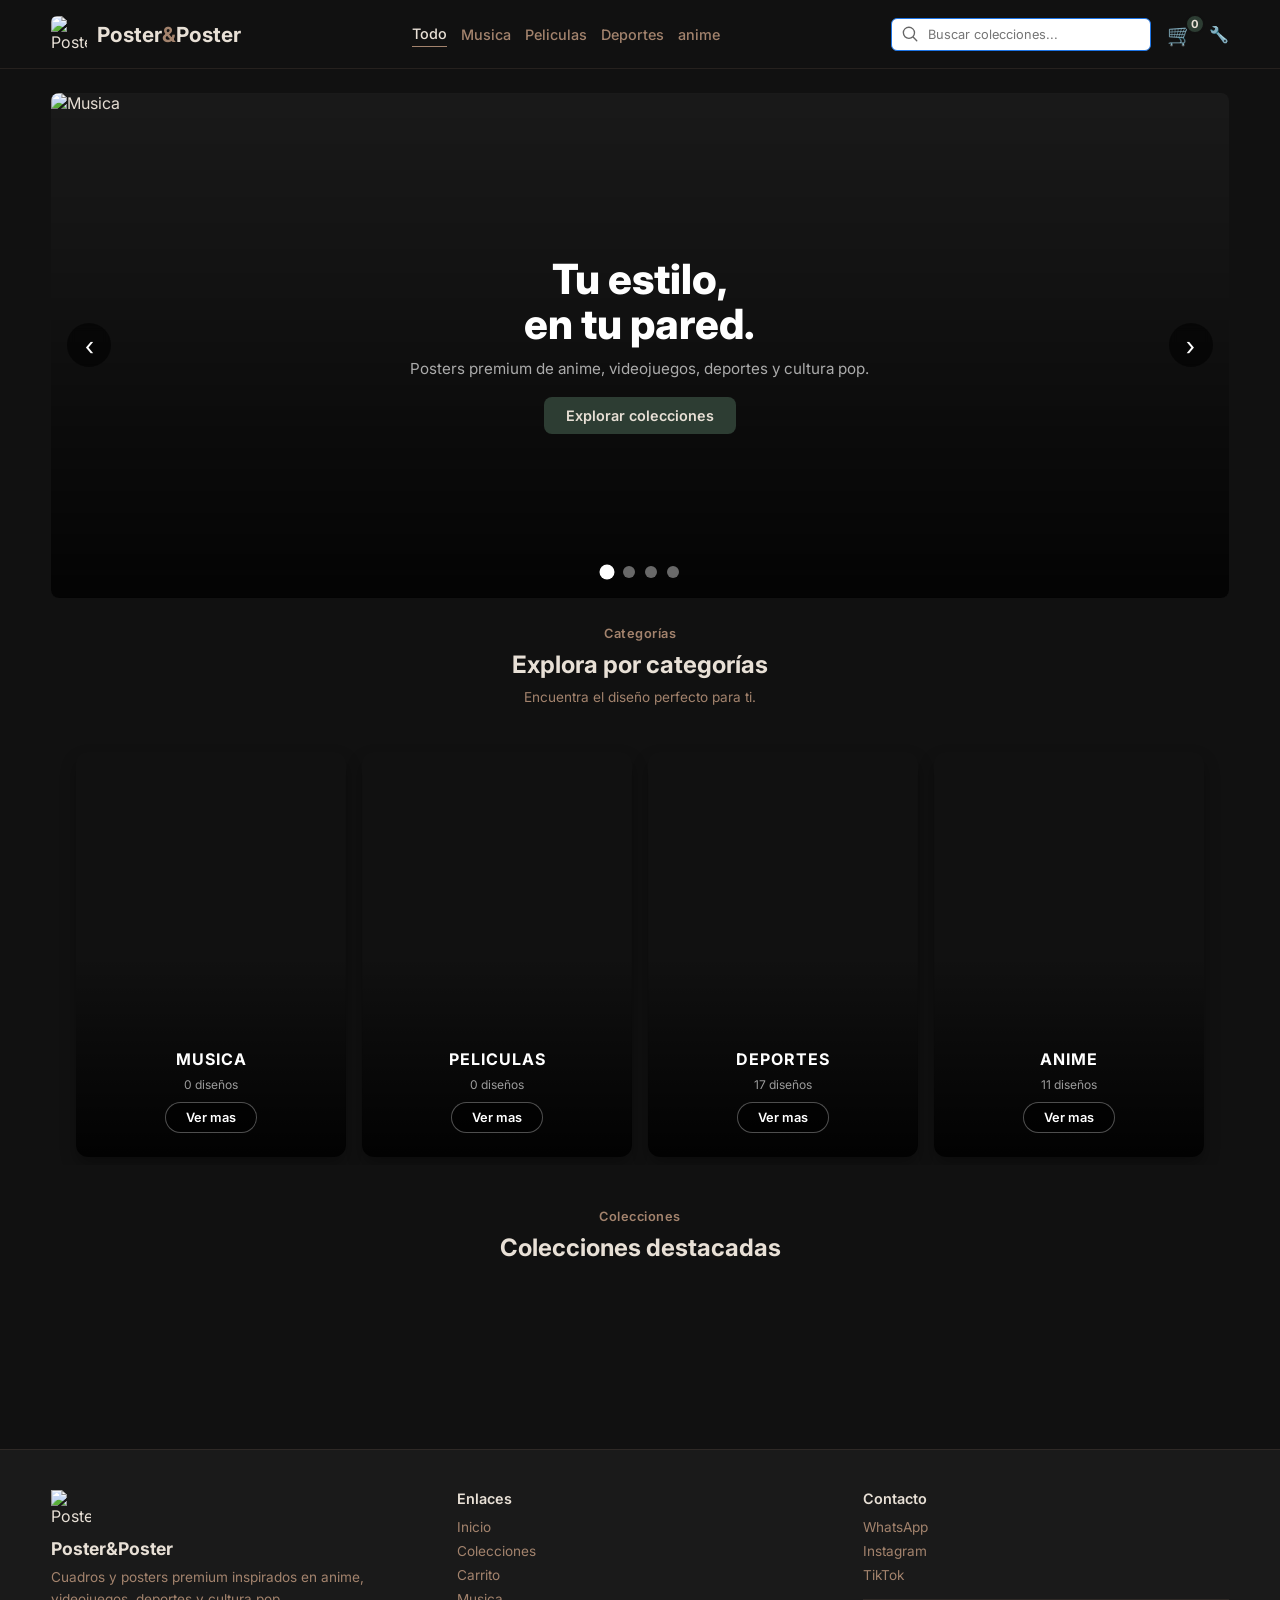
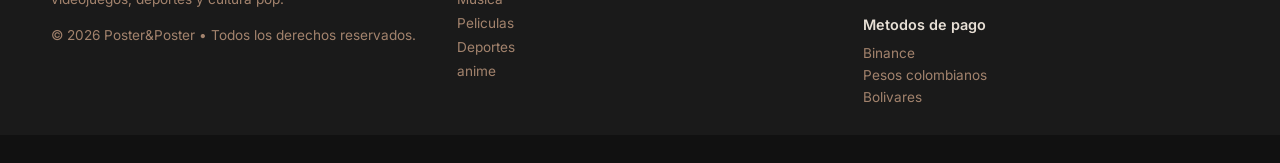
==== commit 186ae781: "optimizaciones mobile: hamburger menu + drawer + search colapsable + cache data.json + touch targets" ====
--- a/index.html
+++ b/index.html
@@ -16,379 +16,285 @@
     </script>
     <link rel="preconnect" href="https://fonts.googleapis.com">
     <link rel="preconnect" href="https://fonts.gstatic.com" crossorigin>
-    <link
-        href="https://fonts.googleapis.com/css2?family=Poppins:wght@300;400;500;600;700;800&family=Press+Start+2P&display=swap"
-        rel="stylesheet">
+    <link href="https://fonts.googleapis.com/css2?family=Inter:wght@400;500;600;700;800&display=swap" rel="stylesheet">
     <link rel="stylesheet" href="estilos-compartidos.css">
     <style>
         .hero {
-            padding: 80px 0 60px;
-        }
-
-        .hero-container {
-            display: grid;
-            grid-template-columns: 1fr 1fr;
+            position: relative;
+            overflow: hidden;
+            border-radius: var(--radius);
+            width: min(92%, var(--container));
+            margin: 24px auto;
+        }
+        .carousel-track {
+            display: flex;
+            transition: transform .5s ease;
+        }
+        .carousel-slide {
+            min-width: 100%;
+            position: relative;
+            aspect-ratio: 21/9;
+            background: var(--surface);
+        }
+        .carousel-slide img {
+            width: 100%; height: 100%; object-fit: cover;
+            display: block;
+            user-select: none;
+            -webkit-user-drag: none;
+        }
+        .hero-overlay {
+            position: absolute;
+            inset: 0;
+            display: flex;
+            flex-direction: column;
+            justify-content: center;
             align-items: center;
-            gap: 80px;
-        }
-
-        .hero-tag {
-            display: inline-block;
-            margin-bottom: 20px;
-            padding: 8px 18px;
-            border: 1px solid rgba(45, 61, 51, .25);
-            border-radius: 999px;
-            color: var(--primary);
-            font-size: .9rem;
+            text-align: center;
+            padding: 40px;
+            background: linear-gradient(to top, rgba(0,0,0,.85) 0%, rgba(0,0,0,.3) 60%, transparent 100%);
+        }
+        .hero-overlay h1 {
+            font-size: 2.6rem;
+            font-weight: 800;
+            color: #fff;
+            margin-bottom: 10px;
+            line-height: 1.1;
+        }
+        .hero-overlay p {
+            color: rgba(255,255,255,.65);
+            font-size: .95rem;
+            max-width: 480px;
+            line-height: 1.5;
+            margin-bottom: 16px;
+        }
+        .carousel-slide { cursor: pointer; }
+        .carousel-arrow {
+            position: absolute;
+            top: 50%;
+            transform: translateY(-50%);
+            z-index: 10;
+            width: 44px; height: 44px;
+            border: none;
+            border-radius: 50%;
+            background: rgba(0,0,0,0.55);
+            color: #fff;
+            font-size: 1.6rem;
+            cursor: pointer;
+            display: flex;
+            align-items: center;
+            justify-content: center;
+            transition: background .2s;
+            backdrop-filter: blur(4px);
+        }
+        .carousel-arrow:hover { background: rgba(0,0,0,0.8); }
+        .carousel-arrow.left { left: 16px; }
+        .carousel-arrow.right { right: 16px; }
+        .carousel-dots {
+            position: absolute;
+            bottom: 20px;
+            left: 50%;
+            transform: translateX(-50%);
+            display: flex;
+            gap: 10px;
+            z-index: 10;
+        }
+        .carousel-dot {
+            width: 10px; height: 10px;
+            border-radius: 50%;
+            background: rgba(255,255,255,0.4);
+            border: none;
+            cursor: pointer;
+            transition: all .3s;
+            padding: 0;
+        }
+        .carousel-dot.active { background: #fff; transform: scale(1.25); }
+
+        .section-header {
+            max-width: 600px;
+            margin: 0 auto 36px;
+            text-align: center;
+        }
+        .section-header span {
+            color: var(--accent);
             font-weight: 600;
             letter-spacing: .5px;
-        }
-
-        .hero-content h1 {
-            font-size: 4rem;
-            line-height: 1.1;
-            margin-bottom: 25px;
-        }
-
-        .hero-content p {
+            font-size: .8rem;
+        }
+        .section-header h2 {
+            font-size: 1.5rem;
+            margin: 8px 0;
+        }
+        .section-header p {
             color: var(--text-secondary);
-            font-size: 1.1rem;
-            line-height: 1.8;
-            margin-bottom: 40px;
-            max-width: 600px;
-        }
-
-
-        .hero-gallery {
+            line-height: 1.6;
+            font-size: .85rem;
+        }
+
+        .cat-scroll-wrapper { position: relative; }
+        .card-container {
+            display: flex;
+            gap: 16px;
+            overflow-x: auto;
+            scroll-snap-type: x mandatory;
+            -webkit-overflow-scrolling: touch;
+            scrollbar-width: none;
+            padding: 8px 0;
+        }
+        .card-container::-webkit-scrollbar { display: none; }
+        .category-card {
+            position: relative;
+            flex-shrink: 0;
+            width: calc((100% - 48px) / 4);
+            max-width: 270px;
+            aspect-ratio: 2/3;
+            border-radius: 12px;
+            background-size: cover;
+            background-position: center;
+            overflow: hidden;
+            box-shadow: 0 8px 16px rgba(0,0,0,0.3);
+            transition: transform .3s ease;
+            scroll-snap-align: start;
+            cursor: pointer;
+        }
+        .category-card:active { transform: scale(0.97); }
+        .card-overlay {
+            position: absolute; bottom: 0; left: 0; width: 100%; height: 50%;
+            background: linear-gradient(to top, rgba(0,0,0,0.9), transparent);
+        }
+        .card-content {
+            position: absolute; bottom: 24px; left: 0; width: 100%;
+            text-align: center; z-index: 2;
+        }
+        .card-title {
+            color: #fff; font-size: 1rem; font-weight: 700;
+            margin: 0 0 8px 0; letter-spacing: 1px; text-transform: uppercase;
+        }
+        .card-desc { color: rgba(255,255,255,.6); font-size: .75rem; margin-bottom: 10px; }
+        .card-btn {
+            display: inline-block;
+            background: rgba(0,0,0,0.55);
+            color: #fff; text-decoration: none;
+            padding: 7px 20px; border-radius: 999px;
+            font-size: .8rem; font-weight: 600;
+            border: 1px solid rgba(255,255,255,0.3);
+            transition: all .3s ease;
+        }
+        .card-btn:hover { background: #fff; color: #000; border-color: #fff; }
+        .scroll-arrow {
+            position: absolute; right: 0; top: 50%; transform: translateY(-50%);
+            width: 40px; height: 40px; border-radius: 50%;
+            background: var(--surface); border: 1px solid var(--border);
+            color: var(--text); font-size: 1.2rem; cursor: pointer;
+            display: none; align-items: center; justify-content: center;
+            z-index: 5; box-shadow: 0 4px 12px rgba(0,0,0,0.4);
+        }
+        @media (max-width: 600px) {
+            .category-card { width: 160px; }
+        }
+
+        .colecciones {
+            padding: 40px 0 60px;
+        }
+        .masonry-gallery {
+            column-count: 5;
+            column-gap: 12px;
+            max-width: 1100px;
+            margin: 0 auto;
+        }
+        .masonry-item {
+            position: relative;
+            break-inside: avoid;
+            margin-bottom: 14px;
+            border-radius: 4px;
+            box-shadow: 0 4px 12px rgba(0,0,0,0.35);
+            transition: transform .2s ease;
+            overflow: hidden;
+            cursor: pointer;
+        }
+        .masonry-item:hover { transform: scale(1.03); }
+        .masonry-item img { width: 100%; display: block; height: auto; }
+        .masonry-item .card-overlay { position: absolute; bottom: 0; left: 0; width: 100%; height: 50%; background: linear-gradient(to top, rgba(0,0,0,0.9), transparent); z-index: 1; pointer-events: none; }
+        .masonry-item .card-content { position: absolute; left: 0; width: 100%; text-align: center; z-index: 2; pointer-events: none; }
+        .masonry-item .card-btn { pointer-events: auto; }
+        .badge {
+            position: absolute;
+            top: 8px;
+            left: 8px;
+            background: var(--primary);
+            color: var(--text);
+            font-size: 10px;
+            font-weight: 700;
+            padding: 4px 8px;
+            border-radius: 4px;
+            z-index: 2;
+            box-shadow: 0 2px 4px rgba(0,0,0,0.3);
+        }
+        @media (max-width: 1000px) { .masonry-gallery { column-count: 4; } }
+        @media (max-width: 768px) { .masonry-gallery { column-count: 3; column-gap: 10px; } }
+        @media (max-width: 500px) { .masonry-gallery { column-count: 2; column-gap: 10px; } }
+
+        .productos-grid {
             display: grid;
-            grid-template-columns: 1fr 1.2fr 1fr;
-            align-items: center;
-            gap: 25px;
-        }
-
-        .hero-card {
-            border-radius: 22px;
+            grid-template-columns: repeat(auto-fill, minmax(170px, 1fr));
+            gap: 14px;
+        }
+        .product-card {
+            background: var(--surface);
+            border-radius: var(--radius);
             overflow: hidden;
-            background: var(--surface);
-            box-shadow: 0 20px 50px rgba(0, 0, 0, .35);
+            border: 1px solid var(--border);
             transition: var(--transition);
             cursor: pointer;
         }
-
-        .hero-card img {
+        .product-card:hover {
+            transform: translateY(-4px);
+            border-color: var(--accent);
+        }
+        .product-card img {
             width: 100%;
             aspect-ratio: 3/4;
             object-fit: cover;
             transition: var(--transition);
         }
-
-        .hero-card:hover {
-            transform: translateY(-10px);
-        }
-
-        .hero-left {
-            transform: scale(.9);
-        }
-
-        .hero-center {
-            transform: scale(1.1);
-            z-index: 2;
-        }
-
-        .hero-right {
-            transform: scale(.9);
-        }
-
-        .hero-left:hover {
-            transform: scale(.9) translateY(-10px);
-        }
-
-        .hero-center:hover {
-            transform: scale(1.1) translateY(-10px);
-        }
-
-        .hero-right:hover {
-            transform: scale(.9) translateY(-10px);
-        }
-
-        .section-header {
-            max-width: 700px;
-            margin: 0 auto 70px;
-            text-align: center;
-        }
-
-        .section-header span {
-            color: var(--primary);
-            font-weight: 600;
-            letter-spacing: 1px;
-        }
-
-        .section-header h2 {
-            font-size: 2.8rem;
-            margin: 15px 0;
-        }
-
-        .section-header p {
-            color: var(--text-secondary);
-            line-height: 1.7;
-        }
-
-        .colecciones {
-            padding: 60px 0 120px;
-        }
-
-        .colecciones-grid {
-            display: grid;
-            grid-template-columns: repeat(auto-fill, minmax(280px, 1fr));
-            gap: 30px;
-        }
-
-        .collection-card {
-            position: relative;
-            overflow: hidden;
-            aspect-ratio: 2/3;
-            border-radius: 24px;
-            border: 1px solid var(--border);
-            background: var(--surface);
-            transition: var(--transition);
-            cursor: pointer;
-        }
-
-        .collection-card img {
-            width: 100%;
-            height: 100%;
-            object-fit: cover;
-            transition: var(--transition);
-        }
-
-        .collection-overlay {
-            position: absolute;
-            inset: 0;
-            z-index: 2;
-            display: flex;
-            flex-direction: column;
-            justify-content: flex-end;
-            padding: 30px;
-            background: linear-gradient(to top, rgba(0, 0, 0, .92), transparent);
-        }
-
-        .collection-overlay .card-label {
-            font-family: 'Press Start 2P', monospace;
-            font-size: .6rem;
-            color: #F5F2ED;
-            margin-bottom: 12px;
-            letter-spacing: .5px;
-        }
-
-        .collection-overlay h3 {
-            font-size: 2rem;
-            font-weight: 700;
-            color: #fff;
-            margin-bottom: 10px;
-            line-height: 1.2;
-        }
-
-        .collection-overlay p {
-            color: #d6d6d6;
-            line-height: 1.7;
-            font-size: .9rem;
-            margin-bottom: 20px;
-        }
-
-        .collection-overlay .card-cta {
-            color: #fff;
-            font-weight: 700;
-            font-size: .95rem;
-            transition: var(--transition);
-        }
-
-        .collection-card:hover {
-            transform: translateY(-10px);
-            border-color: #2D3D33;
-            box-shadow: 0 20px 45px rgba(45, 61, 51, .18);
-        }
-
-        .collection-card:hover img {
-            transform: scale(1.08);
-        }
-
-        .collection-card:hover .card-cta {
-            margin-left: 8px;
-        }
-
-        .productos-grid {
-            display: grid;
-            grid-template-columns: repeat(auto-fill, minmax(260px, 1fr));
-            gap: 24px;
-        }
-
-        .product-card {
-            background: var(--surface);
-            border-radius: 20px;
-            overflow: hidden;
-            border: 1px solid var(--border);
-            transition: var(--transition);
-            cursor: pointer;
-        }
-
-        .product-card:hover {
-            transform: translateY(-8px);
-            border-color: var(--primary);
-            box-shadow: 0 15px 35px rgba(45, 61, 51, .18);
-        }
-
-        .product-card img {
-            width: 100%;
-            aspect-ratio: 3/4;
-            object-fit: cover;
-            transition: .35s;
-        }
-
-        .product-card:hover img {
-            transform: scale(1.05);
-        }
-
-        .product-info {
-            padding: 20px;
-        }
-
-        .product-info h3 {
-            margin-bottom: 8px;
-            font-size: 1.1rem;
-        }
-
-        .product-price {
-            font-size: 1.1rem;
-            font-weight: 700;
-            color: #2D3D33;
-            margin-bottom: 10px;
-        }
-
+        .product-card:hover img { transform: scale(1.04); }
+        .product-info { padding: 10px 14px; }
+        .product-info h3 { margin-bottom: 6px; font-size: 1rem; }
+        .product-price { font-size: 1rem; font-weight: 700; color: var(--accent); margin-bottom: 10px; }
         .add-cart-btn {
             width: 100%;
-            padding: 12px;
-            border-radius: 12px;
+            padding: 10px;
+            border-radius: var(--radius);
             background: var(--surface-light);
             color: var(--text);
             font-weight: 600;
+            font-size: .9rem;
             transition: var(--transition);
         }
-
-        .add-cart-btn:hover {
-            background: var(--primary);
-            color: #F5F2ED;
-        }
-
-
-        .cat-card {
-            position: relative;
-            border-radius: 18px;
-            overflow: hidden;
-            background: #18181b;
-            border: 1px solid rgba(255, 255, 255, .08);
-            transition: all .35s ease;
-            cursor: pointer;
-            height: 340px;
-        }
-
-        .cat-card img {
-            width: 100%;
-            height: 100%;
-            object-fit: cover;
-            transition: .35s;
-        }
-
-        .cat-overlay {
-            position: absolute;
-            inset: 0;
-            display: flex;
-            flex-direction: column;
-            justify-content: flex-end;
-            padding: 24px;
-            background: linear-gradient(to top, rgba(0, 0, 0, .9), rgba(0, 0, 0, .15));
-        }
-
-        .cat-overlay h3 {
-            color: #fff;
-            font-size: 1.4rem;
-            font-weight: 700;
-            margin-bottom: 4px;
-        }
-
-        .cat-overlay p {
-            color: #fff;
-            font-size: .85rem;
-            margin-bottom: 14px;
-            line-height: 1.5;
-        }
-
-        .cat-overlay span {
-            color: #fff;
-            font-weight: 600;
-            font-size: .9rem;
-            transition: .35s;
-        }
-
-        .cat-card:hover {
-            transform: translateY(-8px);
-            border-color: var(--primary);
-            box-shadow: 0 20px 40px rgba(45, 61, 51, .18);
-        }
-
-        .cat-card:hover img {
-            transform: scale(1.08);
-        }
-
-        .cat-card:hover .cat-overlay span {
-            margin-left: 8px;
-        }
-
-        .cat-card.active {
-            border-color: var(--primary);
-            box-shadow: 0 0 0 2px var(--primary);
-        }
-
-        @media (max-width: 900px) {
-            .hero-container {
-                grid-template-columns: 1fr;
-                justify-items: center;
-                text-align: center;
-            }
-
-            .hero-gallery {
-                display: none;
-            }
-
-            .hero-content p {
-                margin: 0 auto 40px;
-            }
-
-            .hero-content h1 {
-                font-size: 2.6rem;
-            }
-
-            .section-header h2 {
-                font-size: 2rem;
-            }
-        }
-
-        @media (max-width: 600px) {
-            .colecciones-grid {
-                grid-template-columns: 1fr;
-            }
-
-            .productos-grid {
-                grid-template-columns: 1fr;
-            }
+        .add-cart-btn:hover { background: var(--primary); color: var(--text); }
+
+        @media (max-width: 768px) {
+            .hero-overlay h1 { font-size: 1.8rem; }
+            .carousel-slide { aspect-ratio: 16/9; }
+            .hero { margin: 16px 0; }
+            .hero-overlay { padding: 24px; }
+            .carousel-arrow { width: 36px; height: 36px; font-size: 1.2rem; }
+            .carousel-arrow.left { left: 8px; }
+            .carousel-arrow.right { right: 8px; }
+            .carousel-dots { bottom: 12px; gap: 8px; }
+            .carousel-dot { width: 8px; height: 8px; }
+            .section-header h2 { font-size: 1.3rem; }
+            .colecciones-grid { grid-template-columns: 1fr; }
+            .colecciones-grid .collection-card:first-child { grid-column: 1; }
+        }
+        @media (max-width: 480px) {
+            .hero-overlay h1 { font-size: 1.4rem; }
+            .hero-overlay p { font-size: .8rem; }
+            .productos-grid { grid-template-columns: 1fr; }
         }
     </style>
 </head>
 
 <body>
-    <div class="top-bar">
-        <p>✨ Diseños premium • Calidad garantizada • Envíos disponibles</p>
-    </div>
-
     <header class="header">
         <div class="container">
             <div class="logo" onclick="goHome()">
@@ -397,40 +303,59 @@
             </div>
             <nav class="nav" id="nav-categorias"></nav>
             <div class="header-actions">
-                <input type="text" id="search-nav-input" class="search-nav-input" placeholder="Buscar colecciones..." oninput="handleSearch()">
+                <div class="search-box">
+                    <svg class="search-icon" xmlns="http://www.w3.org/2000/svg" fill="none" viewBox="0 0 24 24" stroke-width="1.8" stroke="currentColor">
+                        <path stroke-linecap="round" stroke-linejoin="round" d="m21 21-5.197-5.197m0 0A7.5 7.5 0 1 0 5.196 5.196a7.5 7.5 0 0 0 10.602 10.602Z" />
+                    </svg>
+                    <input type="text" id="search-nav-input" class="search-input" placeholder="Buscar colecciones..." oninput="handleSearch()">
+                </div>
                 <a href="carrito.html" class="cart-button" title="Carrito">🛒<span class="cart-count"
                         id="cart-counter">0</span></a>
                 <a href="admin.html" class="admin-btn" title="Admin">🔧</a>
+                <button class="hamburger" id="hamburger-btn" aria-label="Menú">
+                    <span></span><span></span><span></span>
+                </button>
             </div>
         </div>
     </header>
 
+    <!-- Drawer overlay -->
+    <div class="drawer-overlay" id="drawer-overlay"></div>
+    <!-- Drawer panel -->
+    <div class="drawer" id="drawer-menu">
+        <div class="drawer-header">
+            <span class="logo-text">Poster<span>&</span>Poster</span>
+            <button class="drawer-close" id="drawer-close" aria-label="Cerrar">✕</button>
+        </div>
+        <nav class="drawer-nav" id="drawer-nav"></nav>
+    </div>
+
+    <!-- Mobile search overlay -->
+    <div class="search-mobile-overlay" id="search-mobile-overlay">
+        <input type="text" id="search-mobile-input" placeholder="Buscar colecciones..." oninput="handleSearchMobile()" onkeydown="if(event.key=='Enter'&&this.value.trim()){window.location='/?q='+encodeURIComponent(this.value.trim())}">
+        <button class="search-mobile-close" onclick="toggleSearchMobile()">✕</button>
+    </div>
+
     <main>
-        <section class="hero">
-            <div class="container hero-container">
-                <div class="hero-content">
-                    <span class="hero-tag">NUEVA COLECCIÓN</span>
-                    <h1>Tu diseño favorito,<br>en el cuadro perfecto.</h1>
-                    <p>Descubre cuadros y pósters premium inspirados en anime, videojuegos, deportes y cultura pop.</p>
+        <section class="hero" id="hero-carousel">
+            <div class="carousel-track" id="carousel-track"></div>
+            <button class="carousel-arrow left" id="carousel-left" aria-label="Anterior">‹</button>
+            <button class="carousel-arrow right" id="carousel-right" aria-label="Siguiente">›</button>
+            <div class="carousel-dots" id="carousel-dots"></div>
+        </section>
+
+        <!-- CATEGORÍAS -->
+        <section class="categorias-sec" id="categorias-sec">
+            <div class="container">
+                <div class="section-header">
+                    <span>Categorías</span>
+                    <h2>Explora por categorías</h2>
+                    <p>Encuentra el diseño perfecto para ti.</p>
                 </div>
-                <div class="hero-gallery" id="hero-gallery">
-                    <div class="hero-card hero-left"><img id="heroImg1" src="" alt="Serie"></div>
-                    <div class="hero-card hero-center"><img id="heroImg2" src="" alt="Serie"></div>
-                    <div class="hero-card hero-right"><img id="heroImg3" src="" alt="Serie"></div>
+                <div class="cat-scroll-wrapper">
+                    <div id="categorias-grid" class="card-container"></div>
+                    <button class="scroll-arrow" id="scroll-cat-right">→</button>
                 </div>
-            </div>
-        </section>
-
-        <!-- CATEGORÍAS -->
-        <section class="bg-white py-20 md:py-28">
-            <div class="container">
-                <div class="text-center mb-14">
-                    <span class="text-brand-500 font-semibold tracking-[1px] text-sm uppercase">Categorías</span>
-                    <h2 class="text-4xl md:text-5xl font-bold mt-4 mb-4">Explora por categorías</h2>
-                    <p class="text-zinc-400 max-w-xl mx-auto leading-relaxed">Encuentra fácilmente el diseño perfecto
-                        para ti.</p>
-                </div>
-                <div id="categorias-grid" class="grid grid-cols-1 md:grid-cols-2 lg:grid-cols-4 gap-5"></div>
             </div>
         </section>
 
@@ -440,9 +365,8 @@
                     <div class="section-header">
                         <span>Colecciones</span>
                         <h2 id="titulo-colecciones">Colecciones destacadas</h2>
-                        <p>Explora nuestras sagas más populares y encuentra tu diseño favorito.</p>
                     </div>
-                    <div id="series-grid" class="colecciones-grid"></div>
+                    <div id="series-grid" class="masonry-gallery"></div>
                 </div>
             </section>
         </div>
@@ -465,9 +389,10 @@
     <footer class="footer">
         <div class="container footer-grid">
             <div class="footer-col">
-                <img src="https://placehold.co/60x60/2D3D33/F5F2ED?text=PP" alt="Poster&Poster" class="footer-logo">
+                <img src="https://placehold.co/40x40/2D3D33/E8E0D6?text=PP" alt="Poster&Poster" class="footer-logo">
                 <h2>Poster&Poster</h2>
                 <p class="footer-text">Cuadros y posters premium inspirados en anime, videojuegos, deportes y cultura pop.</p>
+                <p class="footer-copy">© 2026 Poster&Poster • Todos los derechos reservados.</p>
             </div>
             <div class="footer-col">
                 <h3>Enlaces</h3>
@@ -478,19 +403,16 @@
             </div>
             <div class="footer-col">
                 <h3>Contacto</h3>
-                <p>📱 WhatsApp</p>
-                <a href="https://wa.me/584247041639">+58 4247041639</a>
+                <a href="https://wa.me/584247041639">WhatsApp</a>
                 <a href="#">Instagram</a>
                 <a href="#">TikTok</a>
-            </div>
-            <div class="footer-col">
+                <hr class="footer-divider">
                 <h3>Metodos de pago</h3>
-                <p>💲 Binance</p>
-                <p>🇨🇴 Pesos colombianos</p>
-                <p>🇻🇪 Bolivares</p>
+                <p>Binance</p>
+                <p>Pesos colombianos</p>
+                <p>Bolivares</p>
             </div>
         </div>
-        <div class="container footer-copy">© 2026 Poster&Poster • Todos los derechos reservados.</div>
     </footer>
 
     <script>
@@ -502,12 +424,59 @@
         const prodGrid = document.getElementById('productos-grid');
         const catGrid = document.getElementById('categorias-grid');
         const navCat = document.getElementById('nav-categorias');
-        const heroImgs = ['heroImg1', 'heroImg2', 'heroImg3'].map(id => document.getElementById(id));
         const cartCounter = document.getElementById('cart-counter');
         const coleccionesSec = document.getElementById('colecciones');
-        const heroSection = document.querySelector('.hero');
-        const categoriasSection = document.querySelector('.bg-white.py-20');
+        const heroSection = document.getElementById('hero-carousel');
+        const categoriasSection = document.getElementById('categorias-sec');
         const searchInput = document.getElementById('search-nav-input');
+        const drawerNav = document.getElementById('drawer-nav');
+        const drawerOverlay = document.getElementById('drawer-overlay');
+        const drawerMenu = document.getElementById('drawer-menu');
+        const hamburgerBtn = document.getElementById('hamburger-btn');
+
+        // ── Cache data.json ──
+        function getCachedData() {
+            try {
+                const raw = sessionStorage.getItem('pp_data');
+                if (raw) return JSON.parse(raw);
+            } catch (e) { /* ignore */ }
+            return null;
+        }
+        function setCachedData(data) {
+            try { sessionStorage.setItem('pp_data', JSON.stringify(data)); } catch (e) { /* ignore */ }
+        }
+
+        // ── Hamburger / Drawer ──
+        function openDrawer() {
+            drawerMenu.classList.add('open');
+            drawerOverlay.classList.add('open');
+            hamburgerBtn.classList.add('active');
+            document.body.style.overflow = 'hidden';
+        }
+        function closeDrawer() {
+            drawerMenu.classList.remove('open');
+            drawerOverlay.classList.remove('open');
+            hamburgerBtn.classList.remove('active');
+            document.body.style.overflow = '';
+        }
+        function toggleDrawer() {
+            if (drawerMenu.classList.contains('open')) closeDrawer();
+            else openDrawer();
+        }
+
+        // ── Mobile search ──
+        window.toggleSearchMobile = () => {
+            if (!window.matchMedia('(max-width: 768px)').matches) return;
+            const overlay = document.getElementById('search-mobile-overlay');
+            const input = document.getElementById('search-mobile-input');
+            const isOpen = overlay.classList.toggle('open');
+            if (isOpen) { input.focus(); } else { input.value = ''; }
+        };
+        window.handleSearchMobile = () => {
+            const val = document.getElementById('search-mobile-input').value.trim().toLowerCase();
+            if (searchInput) searchInput.value = val;
+            window.handleSearch();
+        };
 
         window.goHome = () => {
             activeCategoryId = null;
@@ -525,6 +494,8 @@
 
         window.filterByCategory = (catId, catName) => {
             activeCategoryId = catId;
+            if (heroSection) heroSection.classList.add('hidden');
+            if (categoriasSection) categoriasSection.classList.add('hidden');
             viewHome.classList.remove('hidden');
             viewProd.classList.add('hidden');
             const sinC = allSeries.find(s => s.Nombre === 'Sin Coleccion');
@@ -533,7 +504,7 @@
                 filtered.push(sinC);
             }
             renderSeries(filtered);
-            document.getElementById('titulo-colecciones').textContent = `Colecciones de ${catName}`;
+            document.getElementById('titulo-colecciones').textContent = 'Colecciones de ' + catName;
             renderNav(catId);
             renderCategoriasCards(catId);
         };
@@ -574,6 +545,7 @@
                         '</div>' +
                         '</div>';
                 });
+                marcarProductosEnCarrito();
                 document.getElementById('titulo-colecciones').textContent = 'Resultados para "' + q + '"';
             } else if (matchingSeries.length) {
                 renderSeries(matchingSeries.filter(s => s.Nombre !== 'Sin Coleccion'));
@@ -596,6 +568,7 @@
                 prods = prods.filter(p => p.Categoria_ID == activeCategoryId);
             }
             renderProductos(prods);
+            marcarProductosEnCarrito();
             viewHome.classList.add('hidden');
             viewProd.classList.remove('hidden');
             window.scrollTo(0, 0);
@@ -654,19 +627,37 @@
             btn.textContent = '✓ Agregado';
             btn.style.background = '#22c55e';
             btn.style.color = '#000';
-            setTimeout(() => {
-                btn.textContent = 'Añadir al carrito';
-                btn.style.background = '';
-                btn.style.color = '';
-            }, 1000);
         };
+
+        function marcarProductosEnCarrito() {
+            const carrito = JSON.parse(localStorage.getItem('carrito')) || [];
+            const ids = new Set(carrito.map(i => i.id));
+            document.querySelectorAll('.product-card').forEach(card => {
+                const id = parseInt(card.dataset.id);
+                if (ids.has(id)) {
+                    const btn = card.querySelector('.add-cart-btn');
+                    if (btn) {
+                        btn.textContent = '✓ Agregado';
+                        btn.style.background = '#22c55e';
+                        btn.style.color = '#000';
+                    }
+                }
+            });
+        }
 
         function renderNav(activeCatId) {
             let html = '<a href="index.html" class="' + (!activeCatId ? 'active' : '') + '">Todo</a>';
             allCategorias.forEach(cat => {
-                html += '<a href="colecciones.html?categoria_id=' + cat.ID + '" class="' + (activeCatId == cat.ID ? 'active' : '') + '">' + cat.Nombre + '</a>';
+                const thumb = cat.URL_Imagen ? '<img class="nav-thumb" src="' + cat.URL_Imagen + '" onerror="this.style.display=\'none\'">' : '';
+                html += '<a href="colecciones.html?categoria_id=' + cat.ID + '" class="' + (activeCatId == cat.ID ? 'active' : '') + '">' + thumb + cat.Nombre + '</a>';
             });
             navCat.innerHTML = html;
+            // Also populate drawer (no thumbs to save space)
+            let dhtml = '<a href="index.html">Todo</a>';
+            allCategorias.forEach(cat => {
+                dhtml += '<a href="colecciones.html?categoria_id=' + cat.ID + '">' + cat.Nombre + '</a>';
+            });
+            drawerNav.innerHTML = dhtml;
         }
 
         function renderCategoriasCards(activeCatId) {
@@ -674,29 +665,35 @@
             catGrid.innerHTML = '';
             if (!allCategorias.length) return;
             allCategorias.forEach(cat => {
-                const count = allSeries.filter(s => s.Categoria_ID === cat.ID).length;
+                const seriesIds = allSeries.filter(s => s.Categoria_ID == cat.ID).map(s => s.ID);
+                const count = allProductos.filter(p => seriesIds.includes(p.Serie_ID)).length;
+                const img = cat.URL_Imagen || 'https://placehold.co/400x600/111111/A3836D?text=' + cat.Nombre.charAt(0);
                 catGrid.innerHTML +=
-                    '<a href="colecciones.html?categoria_id=' + cat.ID + '" class="cat-card block">' +
-                    '<img src="' + (cat.URL_Imagen || 'https://placehold.co/600x800/2D3D33/F5F2ED?text=' + cat.Nombre) + '" onerror="this.src=\'https://placehold.co/600x800/2D3D33/F5F2ED?text=' + cat.Nombre + '\'" alt="' + cat.Nombre + '">' +
-                    '<div class="cat-overlay">' +
-                    '<h3>' + cat.Nombre + '</h3>' +
-                    '<p>' + count + ' colecciones disponibles</p>' +
-                    '<span>Explorar →</span>' +
-                    '</div>' +
-                    '</a>';
+                    '<div class="category-card" style="background-image:url(' + img + ')" onclick="window.location=\'colecciones.html?categoria_id=' + cat.ID + '\'">' +
+                        '<div class="card-overlay"></div>' +
+                        '<div class="card-content">' +
+                            '<h3 class="card-title">' + cat.Nombre.toUpperCase() + '</h3>' +
+                            '<div class="card-desc">' + count + ' diseños</div>' +
+                            '<a href="colecciones.html?categoria_id=' + cat.ID + '" class="card-btn">Ver mas</a>' +
+                        '</div>' +
+                    '</div>';
             });
+            const arr = document.getElementById('scroll-cat-right');
+            if (catGrid.scrollWidth > catGrid.clientWidth) {
+                if (arr) arr.style.display = 'flex';
+                catGrid.style.justifyContent = '';
+            } else {
+                catGrid.style.justifyContent = 'center';
+            }
         }
 
         function renderSeries(list) {
             seriesGrid.innerHTML = '';
             if (!list.length) {
-                seriesGrid.innerHTML = '<p style="grid-column:1/-1;text-align:center;color:var(--text-secondary);padding:60px 0">No hay colecciones disponibles aún.</p>';
+                seriesGrid.innerHTML = '';
                 return;
             }
             list.forEach(s => {
-                const count = allProductos.filter(p => p.Serie_ID === s.ID).length;
-                const label = count + ' diseños';
-                const cta = 'Explorar →';
                 let imgSrc = s.URL_Imagen;
                 if (!imgSrc) {
                     let fp;
@@ -707,16 +704,15 @@
                     }
                     if (fp) imgSrc = fp.URL_Imagen;
                 }
-                if (!imgSrc) imgSrc = 'https://placehold.co/600x800/2D3D33/F5F2ED?text=' + s.Nombre;
+                if (!imgSrc) imgSrc = 'https://placehold.co/600x800/111111/A3836D?text=' + s.Nombre.charAt(0);
+                const cat = allCategorias.find(c => c.ID === s.Categoria_ID);
                 seriesGrid.innerHTML +=
-                    '<div onclick="openSerie(' + s.ID + ')" class="collection-card">' +
-                    '<img src="' + imgSrc + '" onerror="this.src=\'https://placehold.co/600x800/2D3D33/F5F2ED?text=' + s.Nombre + '\'" alt="' + s.Nombre + '">' +
-                    '<div class="collection-overlay">' +
-                    '<span class="card-label">' + label + '</span>' +
-                    '<h3>' + s.Nombre + '</h3>' +
-                    '<p>' + (s.Descripcion || '') + '</p>' +
-                    '<span class="card-cta">' + cta + '</span>' +
-                    '</div>' +
+                    '<div class="masonry-item" onclick="openSerie(' + s.ID + ')">' +
+                        '<div class="card-overlay"></div>' +
+                        '<div class="card-content" style="bottom:16px">' +
+                            '<span class="card-btn" style="padding:6px 18px;font-size:.8rem">' + s.Nombre + '</span>' +
+                        '</div>' +
+                        '<img src="' + imgSrc + '" onerror="this.src=\'https://placehold.co/600x800/111111/A3836D?text=' + s.Nombre.charAt(0) + '\'" alt="' + s.Nombre + '" loading="lazy">' +
                     '</div>';
             });
         }
@@ -724,7 +720,7 @@
         function renderProductos(list) {
             prodGrid.innerHTML = '';
             if (!list.length) {
-                prodGrid.innerHTML = '<p style="grid-column:1/-1;text-align:center;color:var(--text-secondary);padding:60px 0">No hay diseños en esta colección aún.</p>';
+                prodGrid.innerHTML = '';
                 return;
             }
             list.forEach(p => {
@@ -738,33 +734,116 @@
                     '</div>' +
                     '</div>';
             });
-        }
-
-        function setHeroImages(series) {
-            const top3 = series.slice(0, 3);
-            heroImgs.forEach((img, i) => {
-                if (top3[i]) {
-                    img.src = top3[i].URL_Imagen || 'https://placehold.co/600x800/2D3D33/F5F2ED?text=SF';
-                    img.parentElement.onclick = () => openSerie(top3[i].ID);
+            marcarProductosEnCarrito();
+        }
+
+        function initCarousel(categorias) {
+            const track = document.getElementById('carousel-track');
+            const dotsContainer = document.getElementById('carousel-dots');
+            const btnLeft = document.getElementById('carousel-left');
+            const btnRight = document.getElementById('carousel-right');
+            if (!track || !categorias.length) return;
+            let current = 0, interval = null;
+
+            track.innerHTML = categorias.map(c => `
+                <div class="carousel-slide" onclick="location.href='colecciones.html?categoria_id=${c.ID}'">
+                    <img src="${c.URL_Imagen}" onerror="this.src='https://placehold.co/1400x600/111111/A3836D?text=${encodeURIComponent(c.Nombre)}'" alt="${c.Nombre}" loading="lazy">
+                    <div class="hero-overlay">
+                        <h1>Tu estilo,<br>en tu pared.</h1>
+                        <p>Posters premium de anime, videojuegos, deportes y cultura pop.</p>
+                        <span class="btn-primary">Explorar colecciones</span>
+                    </div>
+                </div>
+            `).join('');
+
+            dotsContainer.innerHTML = categorias.map((_, i) =>
+                `<button class="carousel-dot${i === 0 ? ' active' : ''}" data-index="${i}"></button>`
+            ).join('');
+
+            function goToSlide(index) {
+                if (index < 0) index = categorias.length - 1;
+                if (index >= categorias.length) index = 0;
+                current = index;
+                track.style.transform = 'translateX(-' + (current * 100) + '%)';
+                dotsContainer.querySelectorAll('.carousel-dot').forEach((dot, i) => {
+                    dot.classList.toggle('active', i === current);
+                });
+            }
+
+            function startAuto() {
+                stopAuto();
+                interval = setInterval(() => goToSlide(current + 1), 4000);
+            }
+            function stopAuto() { if (interval) { clearInterval(interval); interval = null; } }
+
+            btnLeft.onclick = () => { goToSlide(current - 1); startAuto(); };
+            btnRight.onclick = () => { goToSlide(current + 1); startAuto(); };
+
+            dotsContainer.addEventListener('click', e => {
+                const dot = e.target.closest('.carousel-dot');
+                if (dot) { goToSlide(parseInt(dot.dataset.index)); startAuto(); }
+            });
+
+            const heroEl = document.getElementById('hero-carousel');
+            heroEl.addEventListener('mouseenter', stopAuto);
+            heroEl.addEventListener('mouseleave', startAuto);
+
+            // Touch swipe
+            let startX = 0, startY = 0, isSwiping = false;
+            heroEl.addEventListener('touchstart', e => {
+                const t = e.touches[0];
+                startX = t.clientX; startY = t.clientY; isSwiping = true;
+            }, { passive: true });
+            heroEl.addEventListener('touchmove', e => {
+                if (!isSwiping) return;
+                const diffX = Math.abs(e.touches[0].clientX - startX);
+                const diffY = Math.abs(e.touches[0].clientY - startY);
+                if (diffY > diffX) isSwiping = false;
+            }, { passive: true });
+            heroEl.addEventListener('touchend', e => {
+                if (!isSwiping) return;
+                const endX = e.changedTouches[0].clientX;
+                const diff = endX - startX;
+                if (Math.abs(diff) > 50) {
+                    if (diff < 0) goToSlide(current + 1);
+                    else goToSlide(current - 1);
+                    startAuto();
                 }
-            });
+                isSwiping = false;
+            }, { passive: true });
+
+            startAuto();
         }
 
         document.addEventListener('DOMContentLoaded', async () => {
             try {
-                const r = await fetch('data.json');
-                if (r.ok) {
-                    const data = await r.json();
+                let data = getCachedData();
+                if (!data) {
+                    const r = await fetch('data.json');
+                    if (r.ok) {
+                        data = await r.json();
+                        setCachedData(data);
+                    }
+                }
+                if (data) {
                     allCategorias = data.categorias || [];
                     allSeries = data.series || [];
                     allProductos = data.productos || [];
                 }
                 renderNav(null);
                 renderCategoriasCards(null);
+                document.getElementById('scroll-cat-right')?.addEventListener('click', function() {
+                    document.getElementById('categorias-grid').scrollBy({ left: 320, behavior: 'smooth' });
+                });
                 renderSeries(allSeries.filter(s => s.Nombre !== 'Sin Coleccion'));
-                setHeroImages(allSeries.filter(s => s.Nombre !== 'Sin Coleccion'));
+                initCarousel(allCategorias.filter(c => c.URL_Imagen));
                 actualizarContadorCarrito();
-                if (typeof handleSearch === 'function') handleSearch();
+                marcarProductosEnCarrito();
+                const qParam = new URLSearchParams(window.location.search).get('q');
+                if (qParam && searchInput) {
+                    searchInput.value = qParam;
+                    handleSearch();
+                }
 
                 const footerCat = document.getElementById('footer-categorias');
                 if (footerCat && allCategorias.length) {
@@ -775,6 +854,19 @@
             } catch (e) {
                 console.error('Error al cargar datos:', e);
             }
+
+            // Hamburger events
+            if (hamburgerBtn) hamburgerBtn.addEventListener('click', toggleDrawer);
+            if (drawerOverlay) drawerOverlay.addEventListener('click', closeDrawer);
+            document.getElementById('drawer-close')?.addEventListener('click', closeDrawer);
+
+            // Search icon mobile-only
+            document.querySelector('.search-icon')?.addEventListener('click', e => {
+                if (window.matchMedia('(max-width: 768px)').matches) {
+                    e.preventDefault();
+                    toggleSearchMobile();
+                }
+            });
         });
     </script>
 </body>
--- a/estilos-compartidos.css
+++ b/estilos-compartidos.css
@@ -1,95 +1,78 @@
 :root {
-    --bg: #FFFFFF;
-    --surface: #F5F2ED;
-    --surface-light: #EDE8E0;
+    --bg: #111111;
+    --surface: #1A1A1A;
+    --surface-light: #262626;
     --primary: #2D3D33;
-    --text: #2D3D33;
-    --text-secondary: #000000;
+    --accent: #A3836D;
+    --text: #E8E0D6;
+    --text-secondary: #A3836D;
     --border: rgba(163, 131, 109, .15);
     --container: 1400px;
-    --radius: 18px;
+    --radius: 8px;
     --transition: .35s ease;
 }
 
 * { margin: 0; padding: 0; box-sizing: border-box; }
 html { scroll-behavior: smooth; }
-body { background: var(--bg); color: var(--text); font-family: 'Poppins', sans-serif; overflow-x: hidden; }
+body { background: var(--bg); color: var(--text); font-family: 'Inter', sans-serif; overflow-x: hidden; }
 img { display: block; width: 100%; }
 a { color: inherit; text-decoration: none; }
 button { border: none; background: none; font: inherit; cursor: pointer; }
 
 .container { width: min(92%, var(--container)); margin: auto; }
-
-.top-bar {
-    height: 36px;
-    display: flex;
-    justify-content: center;
-    align-items: center;
-    border-bottom: 1px solid var(--border);
-    background: #2D3D33;
-}
-.top-bar p { font-size: .85rem; color: var(--text-secondary); }
 
 .header {
     position: sticky;
     top: 0;
     z-index: 999;
-    backdrop-filter: blur(18px);
-    background: rgba(255, 255, 255, .95);
+    background: var(--bg);
     border-bottom: 1px solid var(--border);
 }
 .header .container {
-    height: 92px;
+    height: 68px;
     display: flex;
     align-items: center;
     justify-content: space-between;
 }
 
-.logo { display: flex; align-items: center; gap: 12px; cursor: pointer; }
-.logo-img { width: 42px; height: 42px; border-radius: 12px; object-fit: contain; }
-.logo-text { font-size: 1.5rem; font-weight: 700; }
-.logo-text span { color: var(--primary); }
-
-.nav { display: flex; gap: 32px; flex-wrap: wrap; justify-content: center; }
+.logo { display: flex; align-items: center; gap: 10px; cursor: pointer; }
+.logo-img { width: 36px; height: 36px; border-radius: 6px; object-fit: contain; }
+.logo-text { font-size: 1.3rem; font-weight: 700; color: var(--text); }
+.logo-text span { color: var(--accent); }
+
+.nav { display: flex; gap: 14px; flex-wrap: wrap; justify-content: center; }
 .nav a, .nav button {
-    position: relative;
     font-weight: 500;
-    font-size: .95rem;
+    font-size: .9rem;
     color: var(--text-secondary);
     transition: var(--transition);
     background: none;
-}
-.nav a:hover, .nav button:hover { color: var(--primary); }
-.nav a::after, .nav button::after {
-    content: '';
-    position: absolute;
-    left: 0;
-    bottom: -8px;
-    width: 0;
-    height: 2px;
-    background: var(--primary);
-    transition: var(--transition);
-}
-.nav a:hover::after, .nav button:hover::after { width: 100%; }
-.nav a.active, .nav button.active { color: var(--primary); }
-.nav a.active::after, .nav button.active::after { width: 100%; }
-
-.header-actions { display: flex; align-items: center; gap: 20px; }
-
-.cart-button { position: relative; font-size: 1.4rem; color: var(--text-secondary); transition: var(--transition); }
-.cart-button:hover { color: var(--primary); }
-.admin-btn { font-size: 1.2rem; color: var(--text-secondary); opacity: 0.4; transition: var(--transition); }
-.admin-btn:hover { opacity: 1; color: var(--primary); }
+    padding: 4px 0;
+    display: inline-flex;
+    align-items: center;
+    gap: 6px;
+}
+.nav a:hover, .nav button:hover { color: var(--text); }
+.nav a.active, .nav button.active { color: var(--text); border-bottom: 1px solid var(--accent); }
+.nav-thumb { width: 28px; height: 28px; border-radius: 4px; object-fit: cover; flex-shrink: 0; }
+
+.cart-qty-btn { min-width: 44px; min-height: 44px; font-size: 1.1rem; }
+.carousel-dot { min-width: 12px; min-height: 12px; }
+
+.header-actions { display: flex; align-items: center; gap: 16px; }
+
+.cart-button { position: relative; font-size: 1.3rem; color: var(--text-secondary); transition: var(--transition); }
+.cart-button:hover { color: var(--text); }
 .cart-count {
     position: absolute;
     top: -8px;
     right: -12px;
-    width: 22px;
-    height: 22px;
+    width: 20px;
+    height: 20px;
     border-radius: 50%;
     background: var(--primary);
-    color: #F5F2ED;
-    font-size: .75rem;
+    color: var(--text);
+    font-size: .7rem;
     font-weight: 700;
     display: flex;
     justify-content: center;
@@ -98,108 +81,265 @@
 }
 
 .btn-primary {
-    padding: 14px 26px;
-    border-radius: 999px;
+    padding: 10px 22px;
+    border-radius: var(--radius);
     background: var(--primary);
-    color: #F5F2ED;
-    font-weight: 700;
+    color: var(--text);
+    font-weight: 600;
+    font-size: .9rem;
     transition: var(--transition);
 }
 .btn-primary:hover {
-    transform: translateY(-3px);
-    box-shadow: 0 10px 25px rgba(45, 61, 51, .35);
+    background: #3A4F44;
 }
 
 .btn-secondary {
-    padding: 14px 26px;
+    padding: 10px 22px;
     border: 1px solid var(--border);
-    border-radius: 999px;
-    color: var(--text-secondary);
+    border-radius: var(--radius);
+    color: var(--text-secondary);
+    font-size: .9rem;
     transition: var(--transition);
 }
-.btn-secondary:hover { border-color: var(--primary); color: var(--primary); }
+.btn-secondary:hover { border-color: var(--accent); color: var(--text); }
 
 .back-btn {
     display: inline-flex;
     align-items: center;
-    gap: 8px;
+    gap: 6px;
     color: var(--text-secondary);
     font-weight: 500;
-    margin-bottom: 40px;
+    font-size: .9rem;
+    margin-bottom: 32px;
     transition: var(--transition);
 }
-.back-btn:hover { color: var(--primary); }
+.back-btn:hover { color: var(--text); }
 
 .breadcrumb {
     display: flex;
     align-items: center;
-    gap: 8px;
-    color: var(--text-secondary);
-    font-size: .9rem;
-    margin-bottom: 30px;
-}
-.breadcrumb button, .breadcrumb a {
-    color: var(--text-secondary);
-    transition: var(--transition);
-}
-.breadcrumb button:hover, .breadcrumb a:hover { color: var(--primary); }
+    gap: 6px;
+    color: var(--text-secondary);
+    font-size: .85rem;
+    margin-bottom: 24px;
+}
+.breadcrumb button, .breadcrumb a { color: var(--text-secondary); transition: var(--transition); }
+.breadcrumb button:hover, .breadcrumb a:hover { color: var(--text); }
 .breadcrumb .current { color: var(--text); font-weight: 600; }
 
 .footer {
-    margin-top: 120px;
-    padding: 70px 0 30px;
-    background: #2D3D33;
+    margin-top: 60px;
+    padding: 40px 0 24px;
+    background: var(--surface);
     border-top: 1px solid var(--border);
 }
 .footer-grid {
     display: grid;
-    grid-template-columns: repeat(auto-fit, minmax(220px, 1fr));
-    gap: 50px;
-}
-.footer-logo { width: 60px; margin-bottom: 18px; }
-.footer-col h2 { font-size: 1.5rem; margin-bottom: 15px; }
-.footer-col h3 { font-size: 1.1rem; margin-bottom: 20px; }
-.footer-text { color: var(--text-secondary); line-height: 1.7; }
-.footer a { display: block; margin-bottom: 12px; color: #E8E0D6; transition: var(--transition); }
-.footer a:hover { color: var(--primary); }
-.footer p { margin-bottom: 10px; color: #E8E0D6; }
+    grid-template-columns: 1fr 1fr 1fr;
+    gap: 40px;
+}
+.footer-logo { width: 40px; margin-bottom: 12px; }
+.footer-col h2 { font-size: 1.1rem; margin-bottom: 8px; color: var(--text); }
+.footer-col h3 { font-size: .9rem; margin-bottom: 12px; color: var(--text); font-weight: 600; }
+.footer-text { color: var(--text-secondary); line-height: 1.6; font-size: .85rem; margin-bottom: 16px; }
+.footer a { display: block; margin-bottom: 8px; color: var(--text-secondary); transition: var(--transition); font-size: .85rem; }
+.footer a:hover { color: var(--text); }
+.footer p { margin-bottom: 6px; color: var(--text-secondary); font-size: .85rem; }
+.footer-divider { border: none; border-top: 1px solid var(--border); margin: 16px 0; }
 .footer-copy {
-    margin-top: 60px;
-    padding-top: 25px;
-    text-align: center;
-    color: #000000;
-    border-top: 1px solid var(--border);
+    color: var(--text-secondary);
+    font-size: .8rem;
+    margin-top: 16px;
 }
 
 .hidden { display: none !important; }
 
-.search-nav-input {
-    width: 180px;
-    padding: 8px 14px;
-    border: 1px solid var(--border);
-    border-radius: 999px;
+.search-box {
+    position: relative;
+    display: flex;
+    align-items: center;
+}
+.search-input {
+    width: 260px;
+    padding: 8px 12px 8px 36px;
+    font-size: .8rem;
+    font-family: 'Inter', sans-serif;
+    color: #2d3748;
+    background: #ffffff;
+    border: 1.5px solid #1e75e6;
+    border-radius: 6px;
+    outline: none;
+    transition: all .2s ease;
+}
+.search-input:focus {
+    border-color: #0056b3;
+    box-shadow: 0 0 0 3px rgba(30, 117, 230, 0.15);
+    width: 300px;
+}
+.search-icon {
+    position: absolute;
+    left: 10px;
+    width: 18px;
+    height: 18px;
+    color: #656565;
+    pointer-events: none;
+    z-index: 1;
+}
+
+/* ── Hamburger ── */
+.hamburger {
+    display: none;
+    flex-direction: column;
+    justify-content: center;
+    align-items: center;
+    width: 40px; height: 40px;
+    background: none; border: none;
+    cursor: pointer;
+    gap: 5px;
+    padding: 0;
+    flex-shrink: 0;
+}
+.hamburger span {
+    display: block;
+    width: 22px; height: 2.5px;
+    background: var(--text);
+    border-radius: 2px;
+    transition: transform .3s, opacity .3s;
+}
+.hamburger.active span:nth-child(1) { transform: translateY(7.5px) rotate(45deg); }
+.hamburger.active span:nth-child(2) { opacity: 0; }
+.hamburger.active span:nth-child(3) { transform: translateY(-7.5px) rotate(-45deg); }
+
+/* ── Drawer overlay & panel ── */
+.drawer-overlay {
+    position: fixed;
+    inset: 0;
+    background: rgba(0,0,0,0.6);
+    z-index: 998;
+    opacity: 0;
+    pointer-events: none;
+    transition: opacity .3s;
+}
+.drawer-overlay.open { opacity: 1; pointer-events: auto; }
+
+.drawer {
+    position: fixed;
+    top: 0; left: -280px;
+    width: 280px; height: 100vh;
     background: var(--surface);
-    color: var(--text);
-    font-family: 'Poppins', sans-serif;
-    font-size: .85rem;
-    outline: none;
-    transition: var(--transition);
-}
-.search-nav-input:focus {
-    border-color: var(--primary);
-    background: #fff;
-    width: 220px;
-}
-
-@media (max-width: 900px) {
+    border-right: 1px solid var(--border);
+    z-index: 999;
+    overflow-y: auto;
+    transition: left .3s ease;
+    display: flex;
+    flex-direction: column;
+    padding: 0;
+}
+.drawer.open { left: 0; }
+
+.drawer-header {
+    display: flex;
+    align-items: center;
+    justify-content: space-between;
+    padding: 18px 20px;
+    border-bottom: 1px solid var(--border);
+}
+.drawer-header .logo-text { font-size: 1.1rem; }
+.drawer-close {
+    width: 36px; height: 36px;
+    border: none; background: none;
+    font-size: 1.3rem; color: var(--text-secondary);
+    cursor: pointer;
+    display: flex; align-items: center; justify-content: center;
+}
+.drawer-nav {
+    display: flex;
+    flex-direction: column;
+    padding: 8px 0;
+}
+.drawer-nav a, .drawer-nav button {
+    display: flex;
+    align-items: center;
+    gap: 10px;
+    padding: 14px 20px;
+    font-size: 1rem;
+    color: var(--text-secondary);
+    transition: background .2s, color .2s;
+    border: none; background: none; text-align: left; cursor: pointer;
+}
+.drawer-nav a:hover, .drawer-nav button:hover { background: var(--surface-light); color: var(--text); }
+.drawer-nav a.active, .drawer-nav button.active { color: var(--text); }
+.drawer-nav .nav-thumb { width: 32px; height: 32px; border-radius: 4px; object-fit: cover; }
+
+/* ── Mobile search overlay ── */
+.search-mobile-overlay {
+    display: none;
+}
+
+/* ── Shared carousel / animation optimizations ── */
+.carousel-track { will-change: transform; }
+.carousel-slide img { will-change: transform; }
+
+@media (max-width: 768px) {
     .header .container {
         height: auto;
-        padding: 16px 0;
-        flex-wrap: wrap;
-        gap: 16px;
-    }
-    .nav { gap: 16px; }
-    .header-actions { flex-wrap: wrap; justify-content: center; }
-    .search-nav-input { width: 140px; }
-    .search-nav-input:focus { width: 160px; }
-}
+        min-height: 60px;
+        padding: 8px 0;
+        gap: 6px;
+    }
+
+    .hamburger { display: flex; }
+    .nav { display: none; }
+
+    .header-actions { gap: 8px; }
+
+    .search-box {
+        position: static;
+    }
+    .search-box .search-input {
+        display: none;
+    }
+    .search-box .search-icon {
+        position: static;
+        width: 22px; height: 22px;
+        cursor: pointer;
+        color: var(--text-secondary);
+    }
+
+    /* Mobile expanded search */
+    .search-mobile-overlay {
+        display: flex;
+        position: fixed;
+        top: 0; left: 0; right: 0;
+        z-index: 997;
+        background: var(--bg);
+        border-bottom: 1px solid var(--border);
+        padding: 10px 16px;
+        gap: 8px;
+        align-items: center;
+        transform: translateY(-100%);
+        transition: transform .3s ease;
+    }
+    .search-mobile-overlay.open { transform: translateY(0); }
+    .search-mobile-overlay input {
+        flex: 1;
+        padding: 10px 14px;
+        font-size: 1rem;
+        font-family: 'Inter', sans-serif;
+        color: var(--text);
+        background: var(--surface-light);
+        border: 1px solid var(--border);
+        border-radius: var(--radius);
+        outline: none;
+    }
+    .search-mobile-overlay input:focus { border-color: var(--accent); }
+    .search-mobile-close {
+        width: 36px; height: 36px;
+        border: none; background: none;
+        font-size: 1.3rem;
+        color: var(--text-secondary);
+        cursor: pointer;
+    }
+
+    .footer-grid { grid-template-columns: 1fr; gap: 28px; }
+}
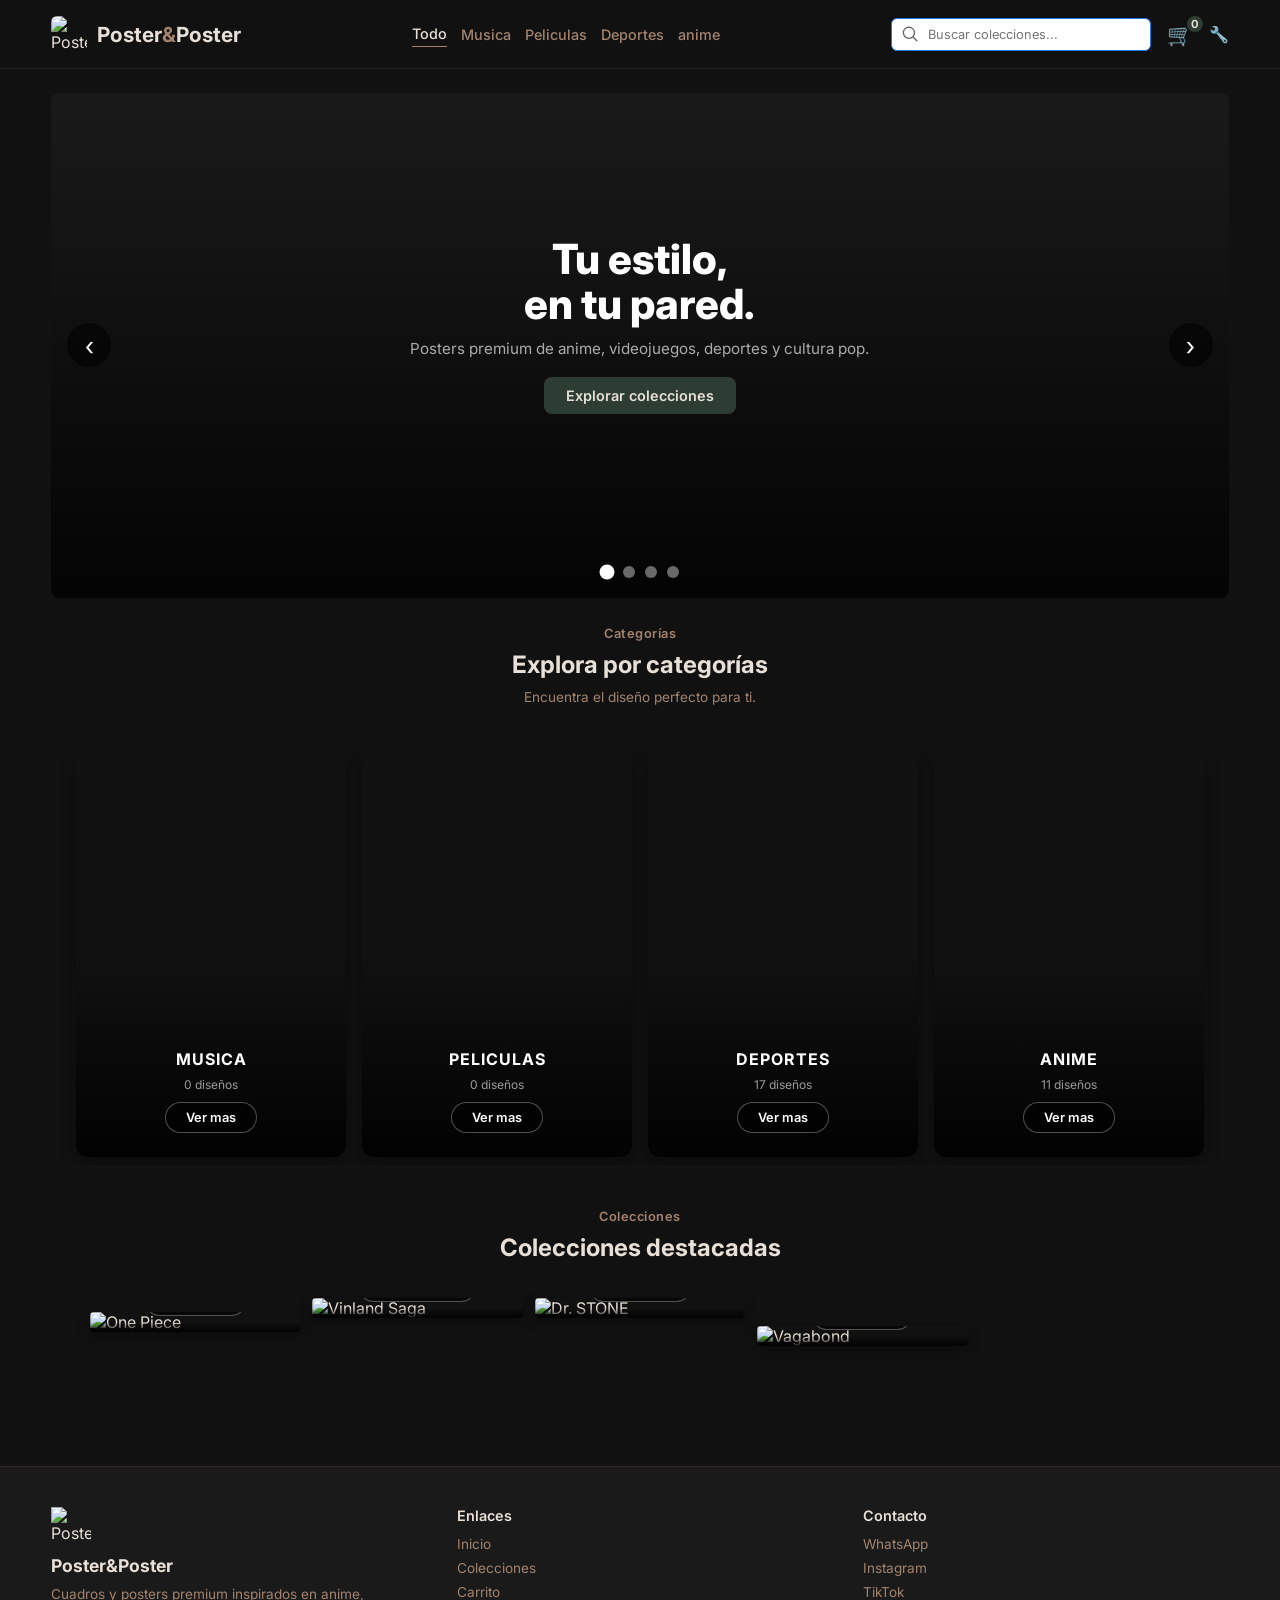
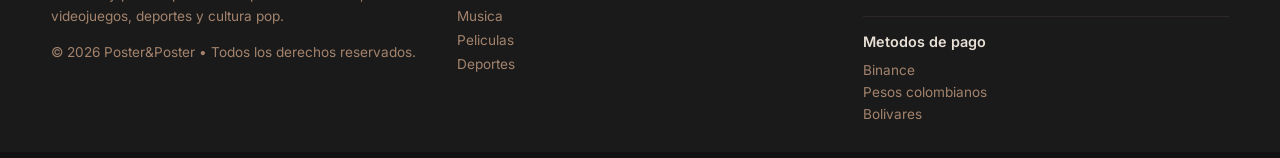
==== commit 43e0200c: "fix: centrado carrusel movil, footer compacto, icono busqueda, grid productos" ====
--- a/index.html
+++ b/index.html
@@ -31,7 +31,8 @@
             transition: transform .5s ease;
         }
         .carousel-slide {
-            min-width: 100%;
+            flex: 0 0 100%;
+            width: 100%;
             position: relative;
             aspect-ratio: 21/9;
             background: var(--surface);
@@ -50,7 +51,7 @@
             justify-content: center;
             align-items: center;
             text-align: center;
-            padding: 40px;
+            padding: 40px 40px 80px;
             background: linear-gradient(to top, rgba(0,0,0,.85) 0%, rgba(0,0,0,.3) 60%, transparent 100%);
         }
         .hero-overlay h1 {
@@ -235,7 +236,7 @@
 
         .productos-grid {
             display: grid;
-            grid-template-columns: repeat(auto-fill, minmax(170px, 1fr));
+            grid-template-columns: repeat(auto-fill, minmax(140px, 1fr));
             gap: 14px;
         }
         .product-card {
@@ -275,8 +276,8 @@
         @media (max-width: 768px) {
             .hero-overlay h1 { font-size: 1.8rem; }
             .carousel-slide { aspect-ratio: 16/9; }
-            .hero { margin: 16px 0; }
-            .hero-overlay { padding: 24px; }
+            .hero { margin: 16px auto; }
+            .hero-overlay { padding: 24px 24px 60px; }
             .carousel-arrow { width: 36px; height: 36px; font-size: 1.2rem; }
             .carousel-arrow.left { left: 8px; }
             .carousel-arrow.right { right: 8px; }
@@ -289,7 +290,6 @@
         @media (max-width: 480px) {
             .hero-overlay h1 { font-size: 1.4rem; }
             .hero-overlay p { font-size: .8rem; }
-            .productos-grid { grid-template-columns: 1fr; }
         }
     </style>
 </head>
@@ -847,7 +847,7 @@
 
                 const footerCat = document.getElementById('footer-categorias');
                 if (footerCat && allCategorias.length) {
-                    allCategorias.forEach(c => {
+                    allCategorias.slice(0, 3).forEach(c => {
                         footerCat.innerHTML += '<a href="colecciones.html?categoria_id=' + c.ID + '">' + c.Nombre + '</a>';
                     });
                 }
@@ -867,6 +867,9 @@
                     toggleSearchMobile();
                 }
             });
+            document.getElementById('search-mobile-overlay')?.addEventListener('click', e => {
+                if (e.target === e.currentTarget) toggleSearchMobile();
+            });
         });
     </script>
 </body>
--- a/estilos-compartidos.css
+++ b/estilos-compartidos.css
@@ -304,6 +304,7 @@
         width: 22px; height: 22px;
         cursor: pointer;
         color: var(--text-secondary);
+        pointer-events: auto;
     }
 
     /* Mobile expanded search */
@@ -341,5 +342,17 @@
         cursor: pointer;
     }
 
-    .footer-grid { grid-template-columns: 1fr; gap: 28px; }
-}
+    .footer { padding: 12px 0; margin-top: 24px; }
+    .footer-grid { display: flex; flex-direction: column; gap: 6px; }
+    .footer-col:nth-child(2) { display: none; }
+    .footer-col:nth-child(1) { display: flex; flex-wrap: wrap; align-items: center; gap: 6px; }
+    .footer-col:nth-child(1) .footer-logo { width: 24px; margin-bottom: 0; }
+    .footer-col:nth-child(1) h2 { font-size: .8rem; margin-bottom: 0; }
+    .footer-text { display: none; }
+    .footer-copy { font-size: .65rem; margin-top: 0; color: var(--text-secondary); }
+    .footer-col:nth-child(3) { display: flex; flex-wrap: wrap; align-items: center; gap: 4px 10px; }
+    .footer-col:nth-child(3) h3 { font-size: .7rem; margin-bottom: 0; font-weight: 500; color: var(--text-secondary); }
+    .footer-col:nth-child(3) a,
+    .footer-col:nth-child(3) p { font-size: .7rem; margin-bottom: 0; display: inline; }
+    .footer-col:nth-child(3) .footer-divider { display: none; }
+}
